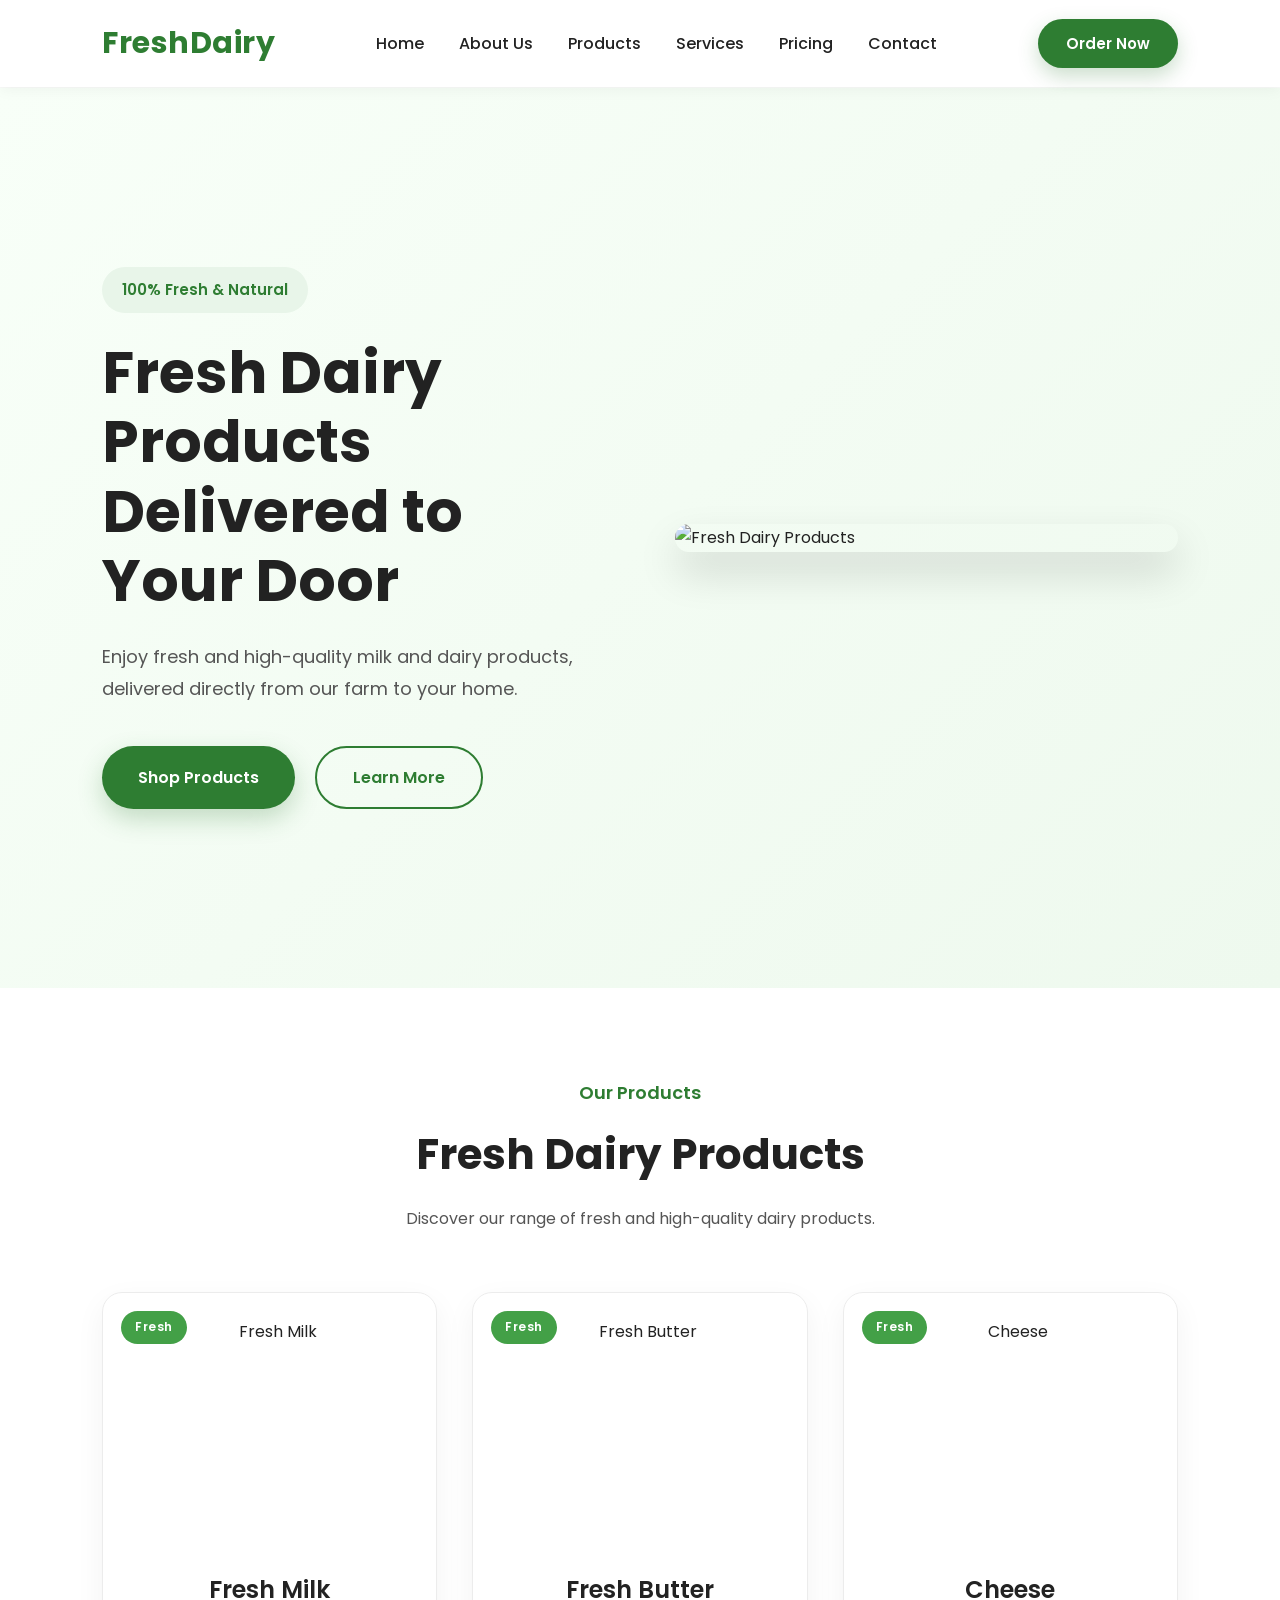
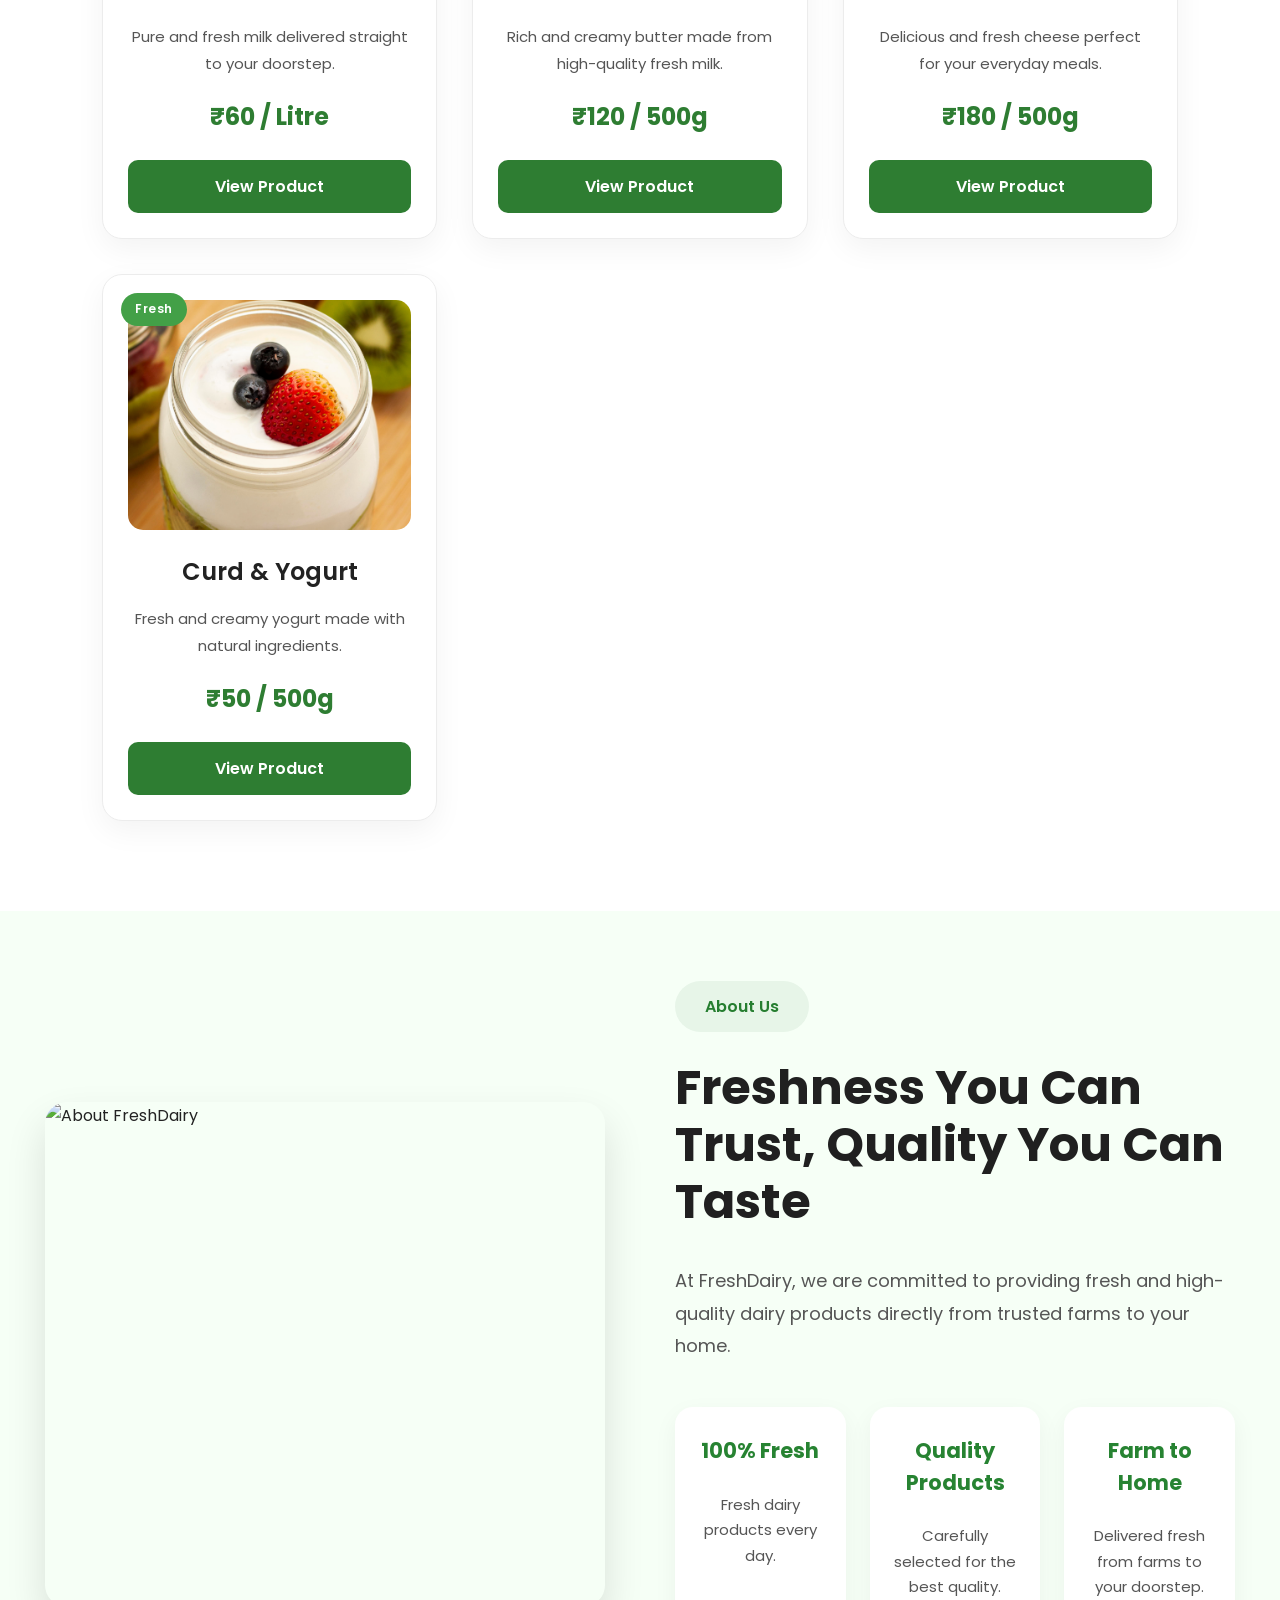
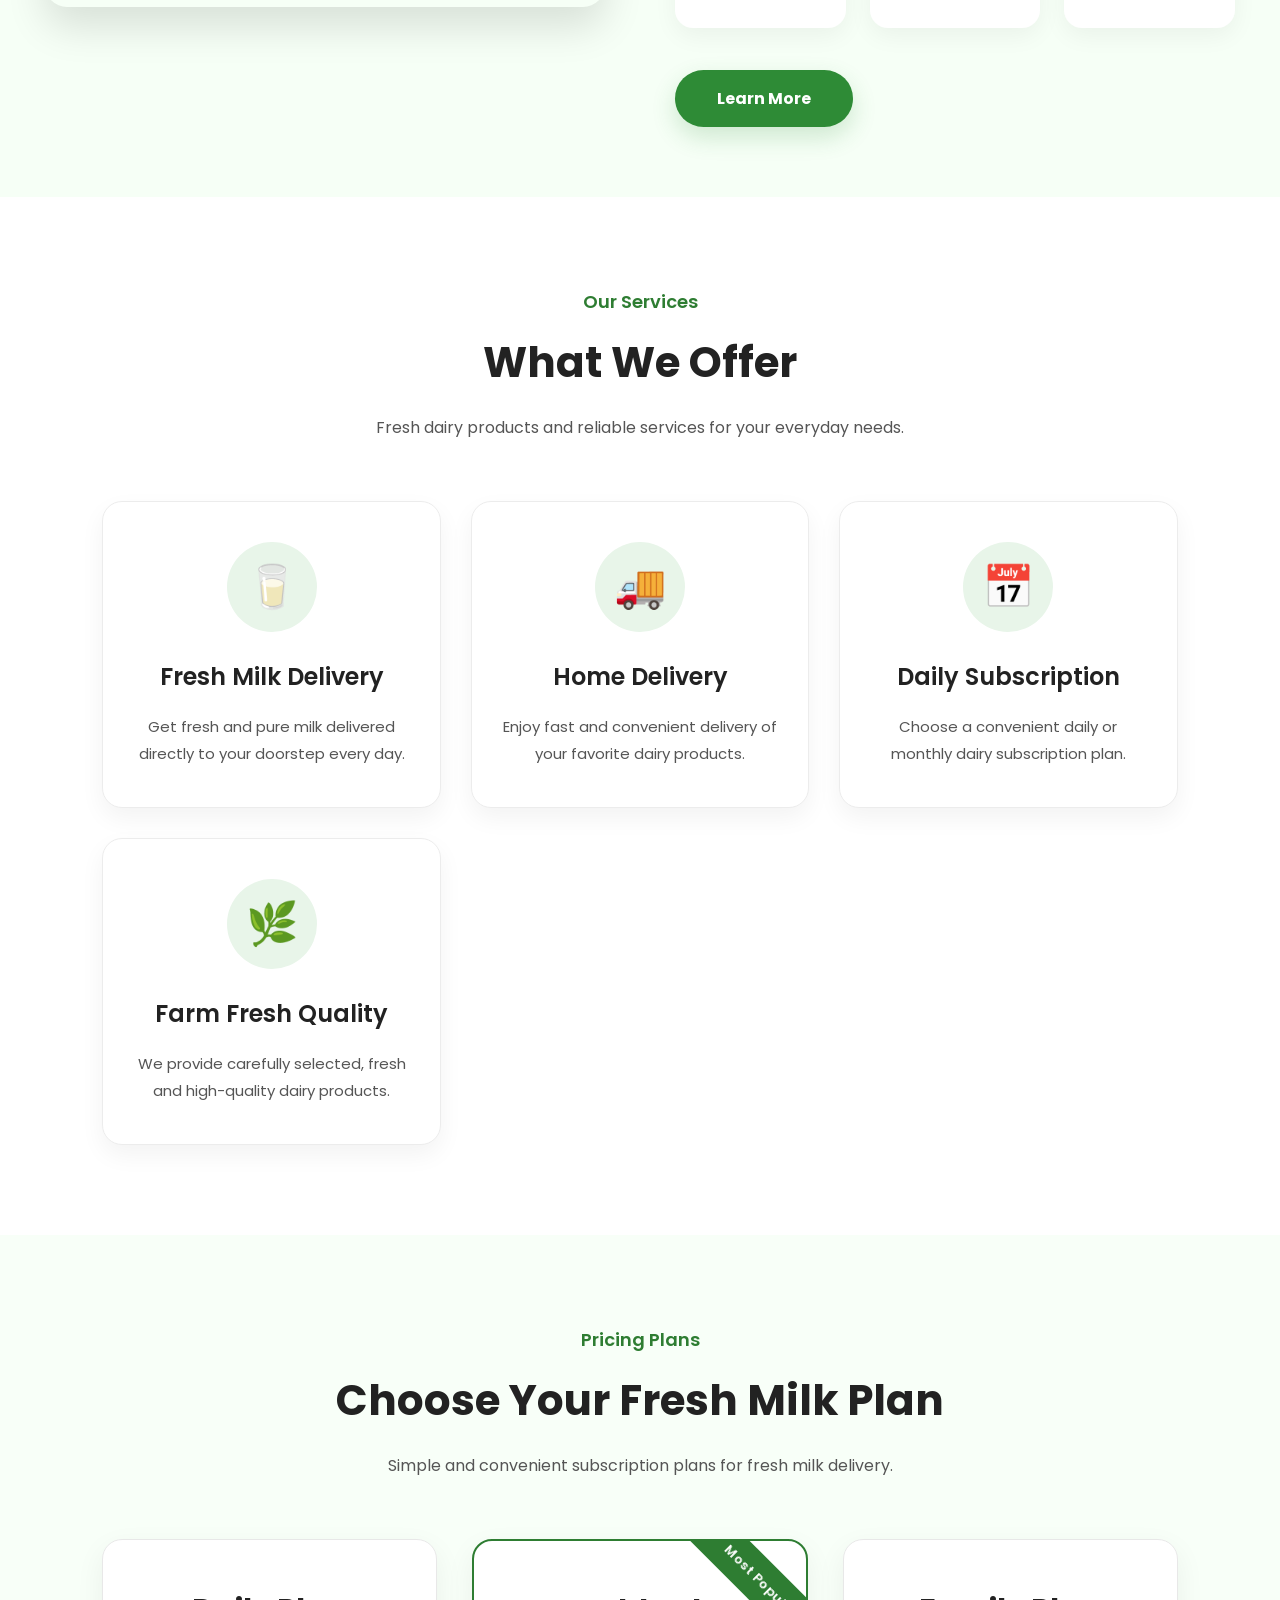
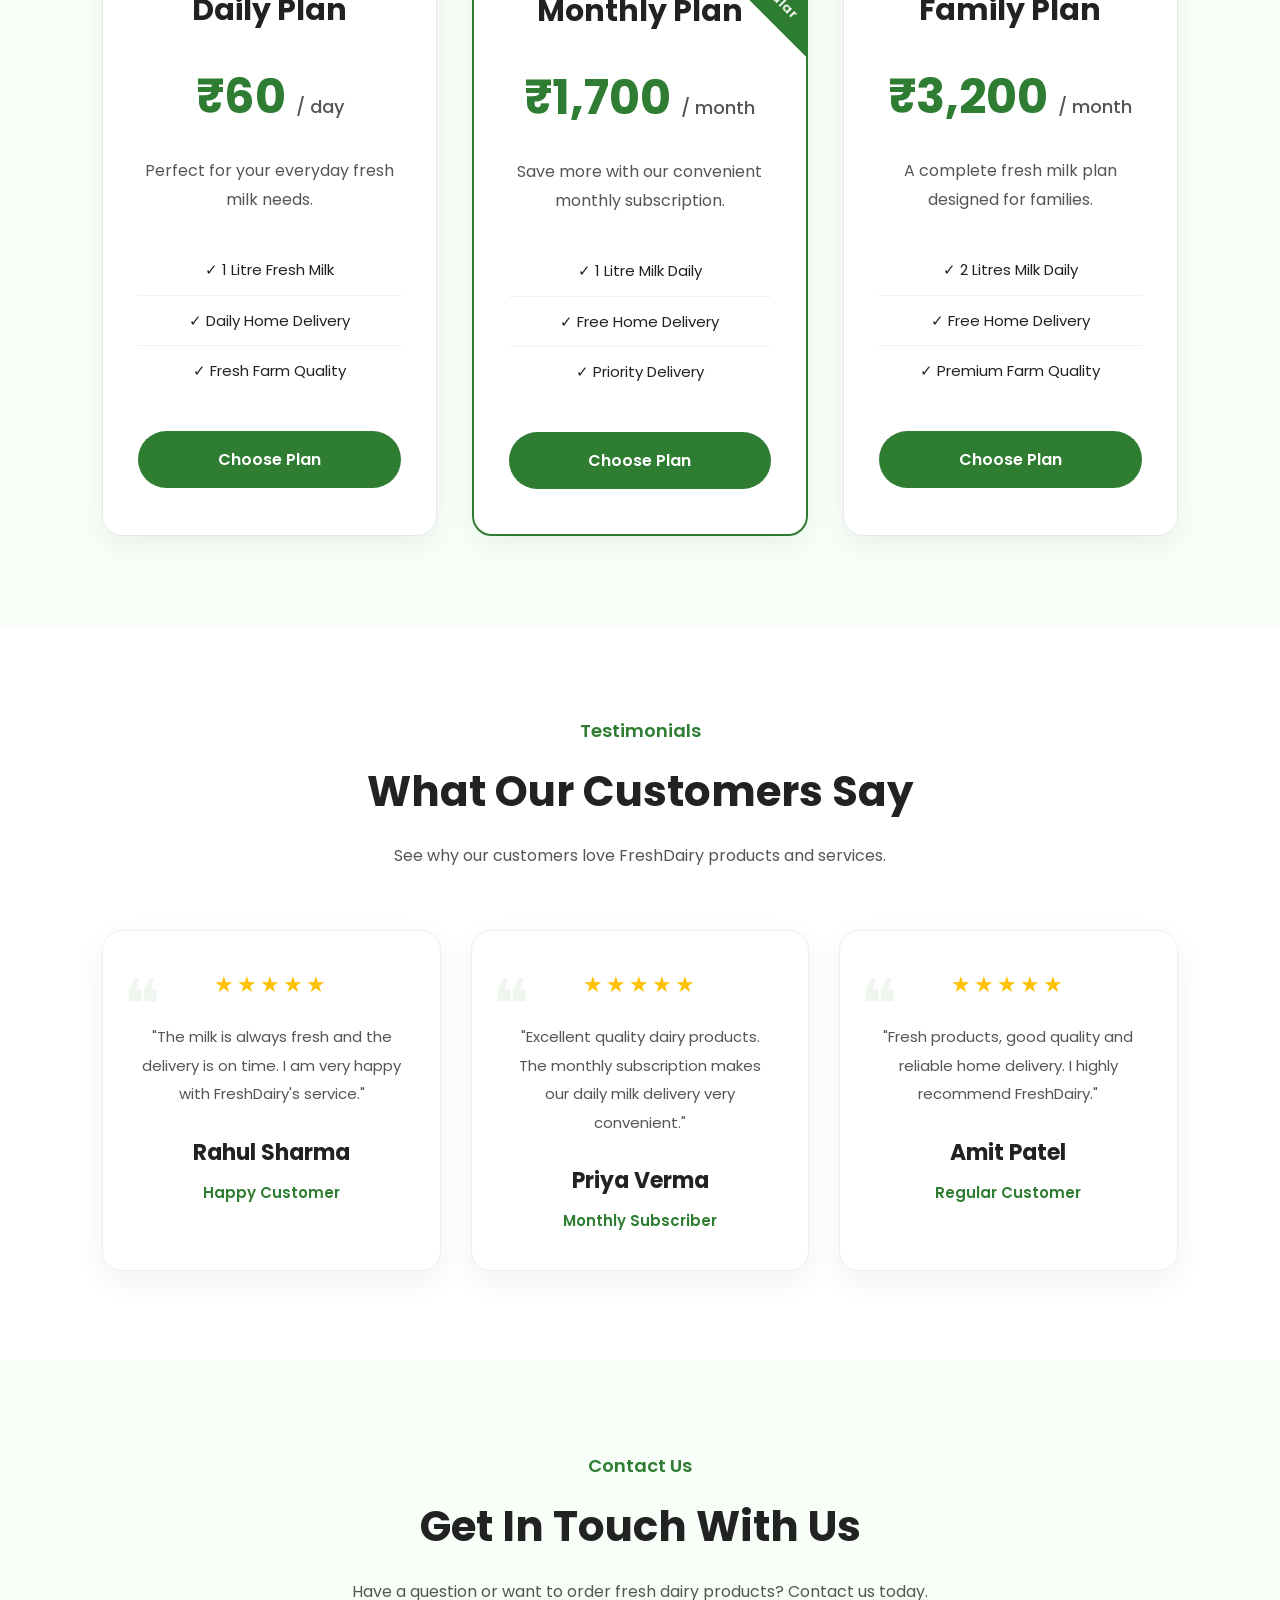
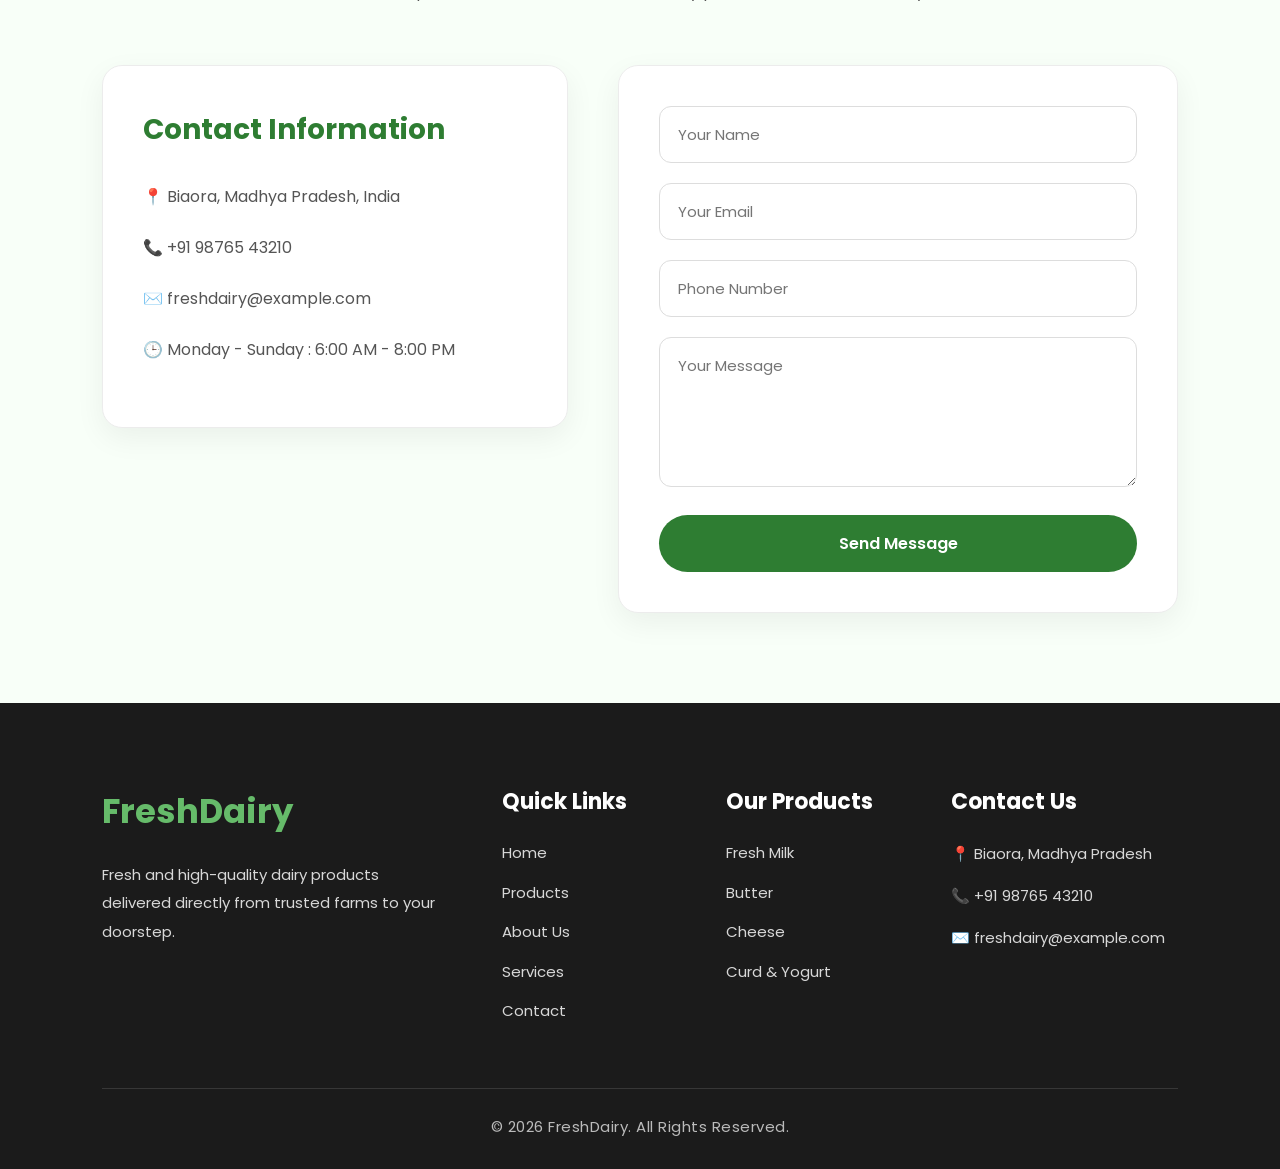
==== index.html @ 03e74e88 "First commit" ====
<!DOCTYPE html>
<html lang="en">
<head>
    <meta charset="UTF-8">
    <meta name="viewport" content="width=device-width, initial-scale=1.0">
    <title>FreshDairy - Fresh Dairy Products</title>

    <!-- CSS -->
    <link rel="stylesheet" href="style.css">

    <!-- Google Fonts -->
    <link rel="preconnect" href="https://fonts.googleapis.com">
    <link rel="preconnect" href="https://fonts.gstatic.com" crossorigin>
    <link href="https://fonts.googleapis.com/css2?family=Poppins:wght@300;400;500;600;700;800&display=swap" rel="stylesheet">
</head>

<body>

<header>
    <nav class="navbar">

        <div class="logo">
            FreshDairy
        </div>

        <button class="menu-toggle" id="menuToggle">
            ☰
        </button>

        <ul class="nav-links" id="navLinks">
            <li><a href="#home">Home</a></li>
            <li><a href="#about">About Us</a></li>
            <li><a href="#products">Products</a></li>
            <li><a href="#services">Services</a></li>
            <li><a href="#pricing">Pricing</a></li>
            <li><a href="#contact">Contact</a></li>
            <li class="mobile-order-item">
    <button id="mobileOrderBtn">Order Now</button>
</li>
        </ul>

        <button class="nav-order-btn" id="navOrderBtn">
            Order Now
        </button>

    </nav>
</header>

<!-- ================= HERO SECTION ================= -->

<section class="hero" id="home">

    <div class="hero-content">

        <p class="hero-tag">
            100% Fresh & Natural
        </p>

        <h1>
            Fresh Dairy Products
            <br>
            Delivered to Your Door
        </h1>

        <p class="hero-text">
            Enjoy fresh and high-quality milk and dairy products,
            delivered directly from our farm to your home.
        </p>

        <div class="hero-buttons">

            <a href="#products" class="shop-btn">
                Shop Products
            </a>

            <a href="#about" class="learn-btn">
                Learn More
            </a>

        </div>

    </div>

    <div class="hero-image">

        <img
            src="images/dairy-hero.jpg"
            alt="Fresh Dairy Products">

    </div>

</section>
<!-- ================= PRODUCTS SECTION ================= -->

<section class="products" id="products">

    <div class="section-heading">

        <p>Our Products</p>

        <h2>Fresh Dairy Products</h2>

        <span>
            Discover our range of fresh and high-quality dairy products.
        </span>

    </div>

    <div class="product-container">

        <!-- Product 1 -->

        <div class="product-card">

            <img src="images/milk.jpg" alt="Fresh Milk">

            <h3>Fresh Milk</h3>

            <p>
                Pure and fresh milk delivered straight to your doorstep.
            </p>

            <p class="price">
                ₹60 / Litre
            </p>

            <button class="view-product-btn">
                View Product
            </button>

        </div>

        <!-- Product 2 -->

        <div class="product-card">

            <img src="images/butter.jpg" alt="Fresh Butter">

            <h3>Fresh Butter</h3>

            <p>
                Rich and creamy butter made from high-quality fresh milk.
            </p>

            <p class="price">
                ₹120 / 500g
            </p>

            <button class="view-product-btn">
                View Product
            </button>

        </div>

        <!-- Product 3 -->

        <div class="product-card">

            <img src="images/cheese.jpg" alt="Cheese">

            <h3>Cheese</h3>

            <p>
                Delicious and fresh cheese perfect for your everyday meals.
            </p>

            <p class="price">
                ₹180 / 500g
            </p>

            <button class="view-product-btn">
                View Product
            </button>

        </div>

        <!-- Product 4 -->

        <div class="product-card">

            <img src="images/yogurt.jpg" alt="Curd & Yogurt">

            <h3>Curd & Yogurt</h3>

            <p>
                Fresh and creamy yogurt made with natural ingredients.
            </p>

            <p class="price">
                ₹50 / 500g
            </p>

            <button class="view-product-btn">
                View Product
            </button>

        </div>

    </div>

</section>
<!-- ================= ABOUT SECTION ================= -->

<section class="about" id="about">

    <div class="about-image">

        <img
            src="images/about-dairy.jpg"
            alt="About FreshDairy">

    </div>

    <div class="about-content">

        <p class="about-tag">
            About Us
        </p>

        <h2>
            Freshness You Can Trust,
            Quality You Can Taste
        </h2>

        <p class="about-text">
            At FreshDairy, we are committed to providing fresh and
            high-quality dairy products directly from trusted farms
            to your home.
        </p>

        <div class="about-feature-cards">

            <div class="feature">

                <h3>100% Fresh</h3>

                <p>
                    Fresh dairy products every day.
                </p>

            </div>

            <div class="feature">

                <h3>Quality Products</h3>

                <p>
                    Carefully selected for the best quality.
                </p>

            </div>

            <div class="feature">

                <h3>Farm to Home</h3>

                <p>
                    Delivered fresh from farms
                    to your doorstep.
                </p>

            </div>

        </div>

        <button class="learn-more-btn">
            Learn More
        </button>

    </div>

</section>
<!-- ================= SERVICES SECTION ================= -->

<section class="services" id="services">

    <div class="section-heading">

        <p>Our Services</p>

        <h2>What We Offer</h2>

        <span>
            Fresh dairy products and reliable services
            for your everyday needs.
        </span>

    </div>

    <div class="service-container">

        <!-- Service 1 -->

        <div class="service-card">

            <div class="service-icon">
                🥛
            </div>

            <h3>
                Fresh Milk Delivery
            </h3>

            <p>
                Get fresh and pure milk delivered directly
                to your doorstep every day.
            </p>

        </div>

        <!-- Service 2 -->

        <div class="service-card">

            <div class="service-icon">
                🚚
            </div>

            <h3>
                Home Delivery
            </h3>

            <p>
                Enjoy fast and convenient delivery
                of your favorite dairy products.
            </p>

        </div>

        <!-- Service 3 -->

        <div class="service-card">

            <div class="service-icon">
                📅
            </div>

            <h3>
                Daily Subscription
            </h3>

            <p>
                Choose a convenient daily or monthly
                dairy subscription plan.
            </p>

        </div>

        <!-- Service 4 -->

        <div class="service-card">

            <div class="service-icon">
                🌿
            </div>

            <h3>
                Farm Fresh Quality
            </h3>

            <p>
                We provide carefully selected,
                fresh and high-quality dairy products.
            </p>

        </div>

    </div>

</section>
<!-- ================= PRICING SECTION ================= -->

<section class="pricing" id="pricing">

    <div class="section-heading">

        <p>Pricing Plans</p>

        <h2>Choose Your Fresh Milk Plan</h2>

        <span>
            Simple and convenient subscription plans
            for fresh milk delivery.
        </span>

    </div>

    <div class="pricing-container">

        <!-- Daily Plan -->

        <div class="pricing-card">

            <h3>Daily Plan</h3>

            <div class="price">
                ₹60 <span>/ day</span>
            </div>

            <p>
                Perfect for your everyday fresh milk needs.
            </p>

            <ul>

                <li>✓ 1 Litre Fresh Milk</li>

                <li>✓ Daily Home Delivery</li>

                <li>✓ Fresh Farm Quality</li>

            </ul>

            <button class="choose-plan-btn">
                Choose Plan
            </button>

        </div>

        <!-- Monthly Plan -->

        <div class="pricing-card popular">

            <div class="popular-tag">
                Most Popular
            </div>

            <h3>Monthly Plan</h3>

            <div class="price">
                ₹1,700 <span>/ month</span>
            </div>

            <p>
                Save more with our convenient monthly subscription.
            </p>

            <ul>

                <li>✓ 1 Litre Milk Daily</li>

                <li>✓ Free Home Delivery</li>

                <li>✓ Priority Delivery</li>

            </ul>

            <button class="choose-plan-btn">
                Choose Plan
            </button>

        </div>

        <!-- Family Plan -->

        <div class="pricing-card">

            <h3>Family Plan</h3>

            <div class="price">
                ₹3,200 <span>/ month</span>
            </div>

            <p>
                A complete fresh milk plan designed for families.
            </p>

            <ul>

                <li>✓ 2 Litres Milk Daily</li>

                <li>✓ Free Home Delivery</li>

                <li>✓ Premium Farm Quality</li>

            </ul>

            <button class="choose-plan-btn">
                Choose Plan
            </button>

        </div>

    </div>

</section>
<!-- ================= TESTIMONIALS SECTION ================= -->

<section class="testimonials">

    <div class="section-heading">

        <p>Testimonials</p>

        <h2>What Our Customers Say</h2>

        <span>
            See why our customers love FreshDairy
            products and services.
        </span>

    </div>

    <div class="testimonial-container">

        <!-- Testimonial 1 -->

        <div class="testimonial-card">

            <div class="stars">
                ★★★★★
            </div>

            <p>
                "The milk is always fresh and the delivery
                is on time. I am very happy with FreshDairy's
                service."
            </p>

            <h3>
                Rahul Sharma
            </h3>

            <span>
                Happy Customer
            </span>

        </div>

        <!-- Testimonial 2 -->

        <div class="testimonial-card">

            <div class="stars">
                ★★★★★
            </div>

            <p>
                "Excellent quality dairy products.
                The monthly subscription makes our
                daily milk delivery very convenient."
            </p>

            <h3>
                Priya Verma
            </h3>

            <span>
                Monthly Subscriber
            </span>

        </div>

        <!-- Testimonial 3 -->

        <div class="testimonial-card">

            <div class="stars">
                ★★★★★
            </div>

            <p>
                "Fresh products, good quality and
                reliable home delivery.
                I highly recommend FreshDairy."
            </p>

            <h3>
                Amit Patel
            </h3>

            <span>
                Regular Customer
            </span>

        </div>

    </div>

</section>
<!-- ================= CONTACT SECTION ================= -->

<section class="contact" id="contact">

    <div class="section-heading">

        <p>Contact Us</p>

        <h2>Get In Touch With Us</h2>

        <span>
            Have a question or want to order fresh dairy
            products? Contact us today.
        </span>

    </div>

    <div class="contact-container">

        <!-- Contact Information -->

        <div class="contact-info">

            <h3>Contact Information</h3>

            <p>
                📍 Biaora, Madhya Pradesh, India
            </p>

            <p>
                📞 +91 98765 43210
            </p>

            <p>
                ✉️ freshdairy@example.com
            </p>

            <p>
                🕒 Monday - Sunday : 6:00 AM - 8:00 PM
            </p>

        </div>

        <!-- Contact Form -->

        <form class="contact-form" id="contactForm">

            <input
                type="text"
                placeholder="Your Name"
                required>

            <input
                type="email"
                placeholder="Your Email"
                required>

            <input
                type="tel"
                placeholder="Phone Number">

            <textarea
                rows="5"
                placeholder="Your Message"
                required></textarea>

            <button type="submit">
                Send Message
            </button>

        </form>

    </div>

</section>
<!-- ================= FOOTER SECTION ================= -->

<footer class="footer">

    <div class="footer-container">

        <!-- About -->

        <div class="footer-about">

            <h2>FreshDairy</h2>

            <p>
                Fresh and high-quality dairy products delivered
                directly from trusted farms to your doorstep.
            </p>

        </div>

        <!-- Quick Links -->

        <div class="footer-links">

            <h3>Quick Links</h3>

            <a href="#home">Home</a>

            <a href="#products">Products</a>

            <a href="#about">About Us</a>

            <a href="#services">Services</a>

            <a href="#contact">Contact</a>

        </div>

        <!-- Products -->

        <div class="footer-links">

            <h3>Our Products</h3>

            <a href="#products">Fresh Milk</a>

            <a href="#products">Butter</a>

            <a href="#products">Cheese</a>

            <a href="#products">Curd & Yogurt</a>

        </div>

        <!-- Contact -->

        <div class="footer-contact">

            <h3>Contact Us</h3>

            <p>📍 Biaora, Madhya Pradesh</p>

            <p>📞 +91 98765 43210</p>

            <p>✉️ freshdairy@example.com</p>

        </div>

    </div>

    <div class="footer-bottom">

        <p>
            © 2026 FreshDairy. All Rights Reserved.
        </p>

    </div>

</footer>

<!-- ================= ABOUT US POPUP ================= -->

<div class="about-modal" id="aboutModal">

    <div class="about-modal-content">

        <span class="close-about-modal" id="closeAboutModal">
            &times;
        </span>

        <h2>About Our Dairy</h2>

        <p>
            We are committed to providing fresh, pure and high-quality dairy products
            directly from trusted farms to your doorstep.
        </p>

        <p>
            Our dairy products are carefully prepared and handled to maintain
            freshness, quality and great taste.
        </p>

        <div class="about-features">
            <div>✓ Fresh &amp; Pure Dairy Products</div>
            <div>✓ Quality Checked Products</div>
            <div>✓ Trusted Local Farmers</div>
            <div>✓ Fast &amp; Reliable Delivery</div>
        </div>

        <button class="about-contact-btn">
            Contact Us
        </button>

    </div>

</div>

<!-- ================= PRODUCT DETAILS POPUP ================= -->

<div class="product-modal" id="productModal">

    <div class="product-modal-content">

        <!-- Close Button -->

        <span
            class="close-modal"
            id="closeModal">
            &times;
        </span>

        <!-- Product Image -->

        <img
            id="modalImage"
            src=""
            alt="Product Image">

        <!-- Product Details -->

        <div class="modal-details">

            <h2 id="modalTitle">
                Product Name
            </h2>

            <h3 id="modalPrice">
                ₹0
            </h3>

            <p id="modalDescription">
                Product description will appear here.
            </p>

            <button
                id="popupOrderBtn"
                class="modal-order-btn">

                Order Now

            </button>

        </div>

    </div>

</div>
<script src="script.js"></script>

</body>
</html>
---- style.css ----
/* ======================================================
   GOOGLE FONT
====================================================== */

@import url('https://fonts.googleapis.com/css2?family=Poppins:wght@300;400;500;600;700;800&display=swap');

/* ======================================================
   RESET
====================================================== */

*{
    margin:0;
    padding:0;
    box-sizing:border-box;
}

/* ======================================================
   ROOT VARIABLES
====================================================== */

:root{

    --primary:#2E7D32;
    --primary-dark:#1B5E20;
    --secondary:#66BB6A;

    --white:#ffffff;
    --black:#222222;

    --text:#555555;

    --bg:#f8faf8;

    --border:#e7e7e7;

    --shadow:0 10px 30px rgba(0,0,0,.08);

    --radius:12px;

    --transition:.35s ease;

}

/* ======================================================
   BODY
====================================================== */

html{

    scroll-behavior:smooth;

}

body{

    font-family:'Poppins',sans-serif;

    background:var(--bg);

    color:var(--black);

    line-height:1.7;

    overflow-x:hidden;

}

/* ======================================================
   COMMON
====================================================== */

img{

    max-width:100%;

    display:block;

}

a{

    text-decoration:none;

    color:inherit;

}

button{

    font-family:'Poppins',sans-serif;

    cursor:pointer;

    border:none;

    transition:var(--transition);

}

section{

    padding:90px 8%;

}

.section-heading{

    text-align:center;

    margin-bottom:60px;

}

.section-heading p{

    color:var(--primary);

    font-size:18px;

    font-weight:600;

    margin-bottom:10px;

}

.section-heading h2{

    font-size:42px;

    color:var(--black);

    margin-bottom:15px;

}

.section-heading span{

    color:var(--text);

    max-width:650px;

    display:inline-block;

    font-size:16px;

}

/* ======================================================
   CONTAINER
====================================================== */

.container{

    width:100%;

    max-width:1280px;

    margin:auto;

}

/* ======================================================
   NAVBAR
====================================================== */

header{

    width:100%;

    position:fixed;

    top:0;
    left:0;

    background:rgba(255,255,255,.95);

    backdrop-filter:blur(12px);

    box-shadow:0 2px 15px rgba(0,0,0,.05);

    z-index:999;

}

.navbar{

    max-width:1280px;

    margin:auto;

    padding:18px 8%;

    display:flex;

    justify-content:space-between;

    align-items:center;

}

.logo{

    font-size:30px;

    font-weight:700;

    color:var(--primary);

    letter-spacing:.5px;

    user-select:none;

}

.nav-links{

    display:flex;

    align-items:center;

    gap:35px;

    list-style:none;

}

.nav-links li{

    list-style:none;

}

.nav-links a{

    color:var(--black);

    font-size:16px;

    font-weight:500;

    position:relative;

    transition:var(--transition);

}

.nav-links a::after{

    content:"";

    position:absolute;

    left:0;

    bottom:-6px;

    width:0;

    height:2px;

    background:var(--primary);

    transition:.3s;

}

.nav-links a:hover{

    color:var(--primary);

}

.nav-links a:hover::after{

    width:100%;

}

/* ======================================================
   ORDER BUTTON
====================================================== */

.nav-order-btn{

    background:var(--primary);

    color:#fff;

    padding:13px 28px;

    border-radius:50px;

    font-size:15px;

    font-weight:600;

    transition:.3s;

    box-shadow:0 8px 20px rgba(46,125,50,.25);

}

.nav-order-btn:hover{

    background:var(--primary-dark);

    transform:translateY(-2px);

}

/* ======================================================
   MOBILE MENU BUTTON
====================================================== */

.menu-toggle{

    display:none;

    font-size:30px;

    background:none;

    color:var(--black);

    cursor:pointer;

}

/* ======================================================
   NAVBAR SPACING
====================================================== */

body{

    padding-top:88px;

}

/* ======================================================
   HERO SECTION
====================================================== */

.hero{

    min-height:100vh;

    display:flex;

    align-items:center;

    justify-content:space-between;

    gap:70px;

    background:linear-gradient(135deg,#f8fff8,#eef9ee);

}

.hero-content{

    flex:1;

}

.hero-tag{

    display:inline-block;

    padding:10px 20px;

    background:#E8F5E9;

    color:var(--primary);

    border-radius:50px;

    font-size:15px;

    font-weight:600;

    margin-bottom:25px;

}

.hero h1{

    font-size:58px;

    line-height:1.2;

    font-weight:700;

    color:var(--black);

    margin-bottom:25px;

}

.hero-text{

    max-width:600px;

    color:var(--text);

    font-size:18px;

    line-height:1.8;

    margin-bottom:40px;

}

.hero-buttons{

    display:flex;

    gap:20px;

    flex-wrap:wrap;

}

/* ==========================
   SHOP BUTTON
========================== */

.shop-btn{

    display:inline-flex;

    align-items:center;

    justify-content:center;

    padding:16px 36px;

    background:var(--primary);

    color:#fff;

    border-radius:50px;

    font-weight:600;

    transition:.3s;

    box-shadow:0 10px 25px rgba(46,125,50,.25);

}

.shop-btn:hover{

    background:var(--primary-dark);

    transform:translateY(-4px);

}

/* ==========================
   LEARN BUTTON
========================== */

.learn-btn{

    display:inline-flex;

    align-items:center;

    justify-content:center;

    padding:16px 36px;

    border:2px solid var(--primary);

    color:var(--primary);

    border-radius:50px;

    font-weight:600;

    transition:.3s;

}

.learn-btn:hover{

    background:var(--primary);

    color:#fff;

}

/* ==========================
   HERO IMAGE
========================== */

.hero-image{

    flex:1;

    display:flex;

    justify-content:center;

    align-items:center;

}

.hero-image img{

    width:100%;

    max-width:620px;

    border-radius:25px;

    box-shadow:0 20px 40px rgba(0,0,0,.15);

    animation:floatImage 4s ease-in-out infinite;

}

/* ==========================
   FLOAT ANIMATION
========================== */

@keyframes floatImage{

    0%{

        transform:translateY(0px);

    }

    50%{

        transform:translateY(-15px);

    }

    100%{

        transform:translateY(0px);

    }

}

/* ======================================================
   PRODUCTS SECTION
====================================================== */

.products{

    background:#ffffff;

}

.product-container{

    display:grid;

    grid-template-columns:repeat(auto-fit,minmax(270px,1fr));

    gap:35px;

}

/* ======================================================
   PRODUCT CARD
====================================================== */

.product-card{

    background:#fff;

    border-radius:20px;

    overflow:hidden;

    text-align:center;

    padding:25px;

    border:1px solid #ececec;

    box-shadow:0 10px 30px rgba(0,0,0,.05);

    transition:.35s ease;

    position:relative;

}

.product-card:hover{

    transform:translateY(-12px);

    box-shadow:0 18px 45px rgba(0,0,0,.12);

}

/* ======================================================
   PRODUCT IMAGE
====================================================== */

.product-card img{

    width:100%;

    height:230px;

    object-fit:cover;

    border-radius:15px;

    transition:.4s;

}

.product-card:hover img{

    transform:scale(1.08);

}

/* ======================================================
   PRODUCT TITLE
====================================================== */

.product-card h3{

    margin-top:22px;

    margin-bottom:12px;

    font-size:24px;

    color:var(--black);

    font-weight:600;

}

/* ======================================================
   PRODUCT DESCRIPTION
====================================================== */

.product-card p{

    color:var(--text);

    font-size:15px;

    line-height:1.8;

}

/* ======================================================
   PRODUCT PRICE
====================================================== */

.product-card .price{

    margin-top:18px;

    margin-bottom:22px;

    font-size:24px;

    font-weight:700;

    color:var(--primary);

}

/* ======================================================
   VIEW PRODUCT BUTTON
====================================================== */

.view-product-btn{

    width:100%;

    padding:14px;

    background:var(--primary);

    color:#fff;

    border-radius:10px;

    font-size:16px;

    font-weight:600;

    transition:.3s;

}

.view-product-btn:hover{

    background:var(--primary-dark);

    transform:translateY(-2px);

}

/* ======================================================
   PRODUCT BADGE (Optional)
====================================================== */

.product-card::before{

    content:"Fresh";

    position:absolute;

    top:18px;

    left:18px;

    background:#43A047;

    color:#fff;

    padding:6px 14px;

    border-radius:30px;

    font-size:12px;

    font-weight:600;

    letter-spacing:.5px;

}

/* ======================================================
   PRODUCT ANIMATION
====================================================== */

.product-card{

    animation:fadeUp .8s ease both;

}

@keyframes fadeUp{

    from{

        opacity:0;

        transform:translateY(40px);

    }

    to{

        opacity:1;

        transform:translateY(0);

    }

}

/* ======================================================
   ABOUT SECTION
====================================================== */

.about{

    display:flex;

    align-items:center;

    justify-content:space-between;

    gap:70px;

    background:#F8FFF8;

}

/* ======================================================
   ABOUT IMAGE
====================================================== */

.about-image{

    flex:1;

}

.about-image img{

    width:100%;

    border-radius:20px;

    box-shadow:0 20px 40px rgba(0,0,0,.12);

    transition:.4s;

}

.about-image img:hover{

    transform:scale(1.03);

}

/* ======================================================
   ABOUT CONTENT
====================================================== */

.about-content{

    flex:1;

}

.about-tag{

    display:inline-block;

    background:#E8F5E9;

    color:var(--primary);

    padding:10px 22px;

    border-radius:50px;

    font-size:15px;

    font-weight:600;

    margin-bottom:20px;

}

.about-content h2{

    font-size:42px;

    line-height:1.3;

    margin-bottom:25px;

    color:var(--black);

}

.about-text{

    font-size:17px;

    line-height:1.9;

    color:var(--text);

    margin-bottom:35px;

}

/* ======================================================
   FEATURES
====================================================== */

.about-features{

    display:grid;

    grid-template-columns:repeat(3,1fr);

    gap:20px;

    margin-bottom:35px;

}

.feature{

    background:#fff;

    padding:25px;

    border-radius:15px;

    text-align:center;

    box-shadow:0 10px 25px rgba(0,0,0,.05);

    transition:.35s;

}

.feature:hover{

    transform:translateY(-8px);

    box-shadow:0 15px 35px rgba(0,0,0,.12);

}

.feature h3{

    color:var(--primary);

    margin-bottom:12px;

    font-size:22px;

}

.feature p{

    color:var(--text);

    font-size:15px;

    line-height:1.7;

}

/* ======================================================
   LEARN MORE BUTTON
====================================================== */

.learn-more-btn{

    background:var(--primary);

    color:#fff;

    padding:15px 35px;

    border-radius:50px;

    font-size:16px;

    font-weight:600;

    transition:.3s;

    box-shadow:0 12px 25px rgba(46,125,50,.25);

}

.learn-more-btn:hover{

    background:var(--primary-dark);

    transform:translateY(-3px);

}

/* ======================================================
   ABOUT ANIMATION
====================================================== */

.about-content{

    animation:fadeRight .9s ease;

}

.about-image{

    animation:fadeLeft .9s ease;

}

@keyframes fadeLeft{

    from{

        opacity:0;

        transform:translateX(-50px);

    }

    to{

        opacity:1;

        transform:translateX(0);

    }

}

@keyframes fadeRight{

    from{

        opacity:0;

        transform:translateX(50px);

    }

    to{

        opacity:1;

        transform:translateX(0);

    }

}

/* ======================================================
   SERVICES SECTION
====================================================== */

.services{

    background:#ffffff;

}

/* ======================================================
   SERVICES GRID
====================================================== */

.service-container{

    display:grid;

    grid-template-columns:repeat(auto-fit,minmax(260px,1fr));

    gap:30px;

}

/* ======================================================
   SERVICE CARD
====================================================== */

.service-card{

    background:#ffffff;

    padding:40px 30px;

    border-radius:20px;

    text-align:center;

    border:1px solid #ececec;

    box-shadow:0 10px 25px rgba(0,0,0,.05);

    transition:.35s ease;

    position:relative;

    overflow:hidden;

}

.service-card:hover{

    transform:translateY(-12px);

    box-shadow:0 20px 45px rgba(0,0,0,.12);

}

/* ======================================================
   TOP BORDER EFFECT
====================================================== */

.service-card::before{

    content:"";

    position:absolute;

    top:0;

    left:0;

    width:100%;

    height:5px;

    background:var(--primary);

    transform:scaleX(0);

    transition:.35s;

}

.service-card:hover::before{

    transform:scaleX(1);

}

/* ======================================================
   SERVICE ICON
====================================================== */

.service-icon{

    width:90px;

    height:90px;

    margin:auto;

    margin-bottom:25px;

    display:flex;

    align-items:center;

    justify-content:center;

    font-size:42px;

    border-radius:50%;

    background:#E8F5E9;

    transition:.35s;

}

.service-card:hover .service-icon{

    background:var(--primary);

    color:#ffffff;

    transform:rotate(10deg) scale(1.08);

}

/* ======================================================
   SERVICE TITLE
====================================================== */

.service-card h3{

    font-size:24px;

    color:var(--black);

    margin-bottom:15px;

    font-weight:600;

}

/* ======================================================
   SERVICE DESCRIPTION
====================================================== */

.service-card p{

    color:var(--text);

    font-size:15px;

    line-height:1.8;

}

/* ======================================================
   SERVICE ANIMATION
====================================================== */

.service-card{

    animation:serviceFade .8s ease both;

}

@keyframes serviceFade{

    from{

        opacity:0;

        transform:translateY(35px);

    }

    to{

        opacity:1;

        transform:translateY(0);

    }

}

/* ======================================================
   PRICING SECTION
====================================================== */

.pricing{

    background:#F8FFF8;

}

/* ======================================================
   PRICING GRID
====================================================== */

.pricing-container{

    display:grid;

    grid-template-columns:repeat(auto-fit,minmax(300px,1fr));

    gap:35px;

    align-items:stretch;

}

/* ======================================================
   PRICING CARD
====================================================== */

.pricing-card{

    background:#ffffff;

    border-radius:20px;

    padding:45px 35px;

    text-align:center;

    border:1px solid #e8e8e8;

    box-shadow:0 10px 30px rgba(0,0,0,.06);

    transition:.35s ease;

    position:relative;

    overflow:hidden;

}

.pricing-card:hover{

    transform:translateY(-12px);

    box-shadow:0 20px 45px rgba(0,0,0,.12);

}

/* ======================================================
   POPULAR CARD
====================================================== */

.pricing-card.popular{

    border:2px solid var(--primary);

    transform:scale(1.04);

}

.pricing-card.popular:hover{

    transform:scale(1.06);

}

/* ======================================================
   POPULAR TAG
====================================================== */

.popular-tag{

    position:absolute;

    top:20px;

    right:-40px;

    background:var(--primary);

    color:#fff;

    width:170px;

    padding:10px 0;

    text-align:center;

    font-size:13px;

    font-weight:600;

    transform:rotate(45deg);

    letter-spacing:.5px;

}

/* ======================================================
   PLAN TITLE
====================================================== */

.pricing-card h3{

    font-size:30px;

    margin-bottom:20px;

    color:var(--black);

}

/* ======================================================
   PRICE
====================================================== */

.pricing-card .price{

    font-size:48px;

    font-weight:700;

    color:var(--primary);

    margin-bottom:20px;

}

.pricing-card .price span{

    font-size:18px;

    color:var(--text);

    font-weight:500;

}

/* ======================================================
   DESCRIPTION
====================================================== */

.pricing-card p{

    color:var(--text);

    margin-bottom:30px;

    line-height:1.8;

}

/* ======================================================
   FEATURES
====================================================== */

.pricing-card ul{

    list-style:none;

    margin-bottom:35px;

}

.pricing-card ul li{

    padding:12px 0;

    color:var(--black);

    border-bottom:1px solid #f1f1f1;

    font-size:15px;

}

.pricing-card ul li:last-child{

    border:none;

}

/* ======================================================
   BUTTON
====================================================== */

.choose-plan-btn{

    width:100%;

    padding:16px;

    background:var(--primary);

    color:#fff;

    border-radius:50px;

    font-size:16px;

    font-weight:600;

    transition:.35s;

}

.choose-plan-btn:hover{

    background:var(--primary-dark);

    transform:translateY(-3px);

}

/* ======================================================
   PRICING ANIMATION
====================================================== */

.pricing-card{

    animation:pricingFade .8s ease both;

}

@keyframes pricingFade{

    from{

        opacity:0;

        transform:translateY(40px);

    }

    to{

        opacity:1;

        transform:translateY(0);

    }

}

/* ======================================================
   TESTIMONIALS SECTION
====================================================== */

.testimonials{

    background:#ffffff;

}

/* ======================================================
   TESTIMONIAL GRID
====================================================== */

.testimonial-container{

    display:grid;

    grid-template-columns:repeat(auto-fit,minmax(320px,1fr));

    gap:30px;

}

/* ======================================================
   TESTIMONIAL CARD
====================================================== */

.testimonial-card{

    background:#ffffff;

    padding:35px;

    border-radius:20px;

    text-align:center;

    border:1px solid #eeeeee;

    box-shadow:0 10px 30px rgba(0,0,0,.06);

    transition:.35s ease;

    position:relative;

    overflow:hidden;

}

.testimonial-card:hover{

    transform:translateY(-12px);

    box-shadow:0 20px 45px rgba(0,0,0,.12);

}

/* ======================================================
   QUOTE ICON
====================================================== */

.testimonial-card::before{

    content:"❝";

    position:absolute;

    top:15px;

    left:20px;

    font-size:70px;

    color:rgba(46,125,50,.08);

    font-family:serif;

}

/* ======================================================
   STARS
====================================================== */

.stars{

    color:#FFC107;

    font-size:22px;

    letter-spacing:3px;

    margin-bottom:20px;

}

/* ======================================================
   REVIEW TEXT
====================================================== */

.testimonial-card p{

    color:var(--text);

    line-height:1.9;

    font-size:15px;

    margin-bottom:25px;

}

/* ======================================================
   CUSTOMER NAME
====================================================== */

.testimonial-card h3{

    color:var(--black);

    font-size:22px;

    margin-bottom:8px;

}

/* ======================================================
   CUSTOMER ROLE
====================================================== */

.testimonial-card span{

    color:var(--primary);

    font-size:15px;

    font-weight:600;

}

/* ======================================================
   IMAGE SUPPORT (Optional)
====================================================== */

.testimonial-image{

    width:80px;

    height:80px;

    border-radius:50%;

    object-fit:cover;

    margin:0 auto 20px;

    border:4px solid #E8F5E9;

}

/* ======================================================
   ANIMATION
====================================================== */

.testimonial-card{

    animation:testimonialFade .8s ease both;

}

@keyframes testimonialFade{

    from{

        opacity:0;

        transform:translateY(35px);

    }

    to{

        opacity:1;

        transform:translateY(0);

    }

}

/* ======================================================
   CONTACT SECTION
====================================================== */

.contact{

    background:#F8FFF8;

}

/* ======================================================
   CONTACT CONTAINER
====================================================== */

.contact-container{

    display:grid;

    grid-template-columns:1fr 1.2fr;

    gap:50px;

    align-items:start;

}

/* ======================================================
   CONTACT INFO
====================================================== */

.contact-info{

    background:#ffffff;

    padding:40px;

    border-radius:20px;

    box-shadow:0 10px 30px rgba(0,0,0,.06);

    border:1px solid #ececec;

}

.contact-info h3{

    font-size:28px;

    margin-bottom:30px;

    color:var(--primary);

}

.contact-info p{

    display:flex;

    align-items:center;

    gap:12px;

    font-size:16px;

    color:var(--text);

    margin-bottom:22px;

    line-height:1.8;

}

/* ======================================================
   CONTACT FORM
====================================================== */

.contact-form{

    background:#ffffff;

    padding:40px;

    border-radius:20px;

    box-shadow:0 10px 30px rgba(0,0,0,.06);

    border:1px solid #ececec;

}

/* ======================================================
   INPUTS
====================================================== */

.contact-form input,

.contact-form textarea{

    width:100%;

    padding:16px 18px;

    margin-bottom:20px;

    border:1px solid #dddddd;

    border-radius:12px;

    outline:none;

    font-size:15px;

    font-family:'Poppins',sans-serif;

    transition:.3s;

    background:#fff;

}

.contact-form textarea{

    resize:vertical;

    min-height:150px;

}

.contact-form input:focus,

.contact-form textarea:focus{

    border-color:var(--primary);

    box-shadow:0 0 0 4px rgba(46,125,50,.10);

}

/* ======================================================
   SEND BUTTON
====================================================== */

.contact-form button{

    width:100%;

    padding:16px;

    border:none;

    border-radius:50px;

    background:var(--primary);

    color:#ffffff;

    font-size:16px;

    font-weight:600;

    transition:.35s;

    cursor:pointer;

}

.contact-form button:hover{

    background:var(--primary-dark);

    transform:translateY(-3px);

}

/* ======================================================
   CONTACT ANIMATION
====================================================== */

.contact-info,

.contact-form{

    animation:contactFade .8s ease both;

}

@keyframes contactFade{

    from{

        opacity:0;

        transform:translateY(40px);

    }

    to{

        opacity:1;

        transform:translateY(0);

    }

}

/* ======================================================
   FOOTER SECTION
====================================================== */

.footer{

    background:#1B1B1B;

    color:#ffffff;

    padding:80px 8% 30px;

}

/* ======================================================
   FOOTER CONTAINER
====================================================== */

.footer-container{

    display:grid;

    grid-template-columns:2fr 1fr 1fr 1.3fr;

    gap:50px;

    margin-bottom:50px;

}

/* ======================================================
   FOOTER ABOUT
====================================================== */

.footer-about h2{

    font-size:34px;

    color:#66BB6A;

    margin-bottom:20px;

}

.footer-about p{

    color:#d8d8d8;

    line-height:1.9;

    font-size:15px;

}

/* ======================================================
   FOOTER LINKS
====================================================== */

.footer-links h3,

.footer-contact h3{

    font-size:22px;

    margin-bottom:20px;

    color:#ffffff;

}

.footer-links{

    display:flex;

    flex-direction:column;

}

.footer-links a{

    color:#d8d8d8;

    margin-bottom:14px;

    transition:.3s;

    font-size:15px;

}

.footer-links a:hover{

    color:#66BB6A;

    transform:translateX(8px);

}

/* ======================================================
   FOOTER CONTACT
====================================================== */

.footer-contact p{

    color:#d8d8d8;

    margin-bottom:15px;

    line-height:1.8;

    font-size:15px;

}

/* ======================================================
   FOOTER BOTTOM
====================================================== */

.footer-bottom{

    border-top:1px solid rgba(255,255,255,.12);

    padding-top:25px;

    text-align:center;

}

.footer-bottom p{

    color:#bbbbbb;

    font-size:15px;

    letter-spacing:.5px;

}

/* ======================================================
   FOOTER HOVER EFFECT
====================================================== */

.footer-about,

.footer-links,

.footer-contact{

    transition:.3s;

}

.footer-about:hover,

.footer-links:hover,

.footer-contact:hover{

    transform:translateY(-4px);

}

/* ======================================================
   PRODUCT MODAL
====================================================== */

.product-modal{

    position:fixed;

    top:0;
    left:0;

    width:100%;
    height:100%;

    background:rgba(0,0,0,.65);

    display:flex;

    justify-content:center;

    align-items:center;

    opacity:0;

    visibility:hidden;

    transition:.35s ease;

    z-index:9999;

    padding:20px;

}

.product-modal.active{

    opacity:1;

    visibility:visible;

}

/* ======================================================
   MODAL CONTENT
====================================================== */

.product-modal-content{

    width:100%;

    max-width:950px;

    background:#ffffff;

    border-radius:20px;

    overflow:hidden;

    display:grid;

    grid-template-columns:1fr 1fr;

    box-shadow:0 20px 60px rgba(0,0,0,.30);

    animation:modalAnimation .35s ease;

    position:relative;

}

/* ======================================================
   PRODUCT IMAGE
====================================================== */

.product-modal-content img{

    width:100%;

    height:100%;

    min-height:420px;

    object-fit:cover;

}

/* ======================================================
   DETAILS
====================================================== */

.modal-details{

    padding:45px;

    display:flex;

    flex-direction:column;

    justify-content:center;

}

.modal-details h2{

    font-size:36px;

    color:var(--black);

    margin-bottom:15px;

}

.modal-details h3{

    color:var(--primary);

    font-size:32px;

    margin-bottom:20px;

}

.modal-details p{

    color:var(--text);

    line-height:1.9;

    margin-bottom:35px;

}

/* ======================================================
   ORDER BUTTON
====================================================== */

.modal-order-btn{

    width:220px;

    padding:16px;

    background:var(--primary);

    color:#fff;

    border-radius:50px;

    font-size:16px;

    font-weight:600;

    transition:.35s;

}

.modal-order-btn:hover{

    background:var(--primary-dark);

    transform:translateY(-3px);

}

/* ======================================================
   CLOSE BUTTON
====================================================== */

.close-modal{

    position:absolute;

    top:18px;

    right:20px;

    width:45px;

    height:45px;

    background:#ffffff;

    border-radius:50%;

    display:flex;

    align-items:center;

    justify-content:center;

    font-size:28px;

    font-weight:bold;

    cursor:pointer;

    box-shadow:0 5px 15px rgba(0,0,0,.12);

    transition:.3s;

}

.close-modal:hover{

    background:#ff4d4d;

    color:#fff;

    transform:rotate(90deg);

}

/* ======================================================
   MODAL ANIMATION
====================================================== */

@keyframes modalAnimation{

    from{

        opacity:0;

        transform:scale(.8);

    }

    to{

        opacity:1;

        transform:scale(1);

    }

}

/* ======================================================
   ABOUT MODAL
====================================================== */

.about-modal{

    position:fixed;

    top:0;
    left:0;

    width:100%;
    height:100%;

    background:rgba(0,0,0,.65);

    display:flex;

    justify-content:center;

    align-items:center;

    opacity:0;

    visibility:hidden;

    transition:.35s ease;

    z-index:9999;

    padding:20px;

}

.about-modal.active{

    opacity:1;

    visibility:visible;

}

/* ======================================================
   ABOUT MODAL CONTENT
====================================================== */

.about-modal-content{

    width:100%;

    max-width:700px;

    background:#ffffff;

    border-radius:20px;

    padding:45px;

    position:relative;

    text-align:center;

    animation:aboutPopup .35s ease;

    box-shadow:0 20px 60px rgba(0,0,0,.25);

}

/* ======================================================
   CLOSE BUTTON
====================================================== */

.close-about-modal{

    position:absolute;

    top:18px;

    right:20px;

    width:45px;

    height:45px;

    display:flex;

    justify-content:center;

    align-items:center;

    border-radius:50%;

    background:#f5f5f5;

    font-size:28px;

    font-weight:bold;

    cursor:pointer;

    transition:.3s;

}

.close-about-modal:hover{

    background:#ff4d4d;

    color:#ffffff;

    transform:rotate(90deg);

}

/* ======================================================
   TITLE
====================================================== */

.about-modal-content h2{

    font-size:34px;

    color:var(--black);

    margin-bottom:25px;

}

/* ======================================================
   PARAGRAPH
====================================================== */

.about-modal-content p{

    color:var(--text);

    line-height:1.9;

    margin-bottom:18px;

    font-size:16px;

}

/* ======================================================
   FEATURE POINTS
====================================================== */

.about-modal-points{

    margin:30px 0;

    display:grid;

    gap:15px;

}

.about-modal-points p{

    background:#F5FFF5;

    color:var(--primary);

    padding:14px;

    border-radius:10px;

    font-weight:600;

    margin:0;

}

/* ======================================================
   CONTACT BUTTON
====================================================== */

.about-contact-btn{

    margin-top:15px;

    padding:15px 40px;

    background:var(--primary);

    color:#ffffff;

    border:none;

    border-radius:50px;

    font-size:16px;

    font-weight:600;

    transition:.35s;

    cursor:pointer;

}

.about-contact-btn:hover{

    background:var(--primary-dark);

    transform:translateY(-3px);

}

/* ======================================================
   POPUP ANIMATION
====================================================== */

@keyframes aboutPopup{

    from{

        opacity:0;

        transform:scale(.85);

    }

    to{

        opacity:1;

        transform:scale(1);

    }

}

/* ======================================================
   RESPONSIVE DESIGN
====================================================== */

/* ==========================
   Large Devices
========================== */

@media (max-width:1200px){

    .container{

        width:90%;

    }

}

/* ==========================
   Tablet Devices
========================== */

@media (max-width:992px){

    section{

        padding:80px 6%;

    }

    .hero{

        grid-template-columns:1fr;

        text-align:center;

        gap:50px;

    }

    .hero-image img{

        max-width:420px;

    }

    .about{

        grid-template-columns:1fr;

        text-align:center;

    }

    .about-features{

        justify-content:center;

    }

    .pricing-container,

    .product-container,

    .service-container,

    .testimonial-container{

        grid-template-columns:repeat(2,1fr);

    }

    .contact-container{

        grid-template-columns:1fr;

    }

    .footer-container{

        grid-template-columns:repeat(2,1fr);

    }

    .product-modal-content{

        grid-template-columns:1fr;

    }

    .product-modal-content img{

        min-height:300px;

    }

}

/* ==========================
   Mobile Navigation
========================== */

@media (max-width:768px){

    .menu-toggle{

        display:block;

    }

    .nav-links{

        position:absolute;

        top:100%;

        left:0;

        width:100%;

        background:#ffffff;

        flex-direction:column;

        align-items:center;

        gap:20px;

        padding:30px 0;

        box-shadow:0 10px 30px rgba(0,0,0,.08);

        display:none;

    }

    .nav-links.active{

        display:flex;

    }

    .nav-order-btn{

        display:none;

    }

    .hero h1{

        font-size:42px;

    }

    .hero-buttons{

        justify-content:center;

        flex-wrap:wrap;

    }

    .pricing-container,

    .product-container,

    .service-container,

    .testimonial-container{

        grid-template-columns:1fr;

    }

    .footer-container{

        grid-template-columns:1fr;

        text-align:center;

    }

    .footer-links{

        align-items:center;

    }

    .modal-details{

        padding:30px;

    }

    .modal-details h2{

        font-size:28px;

    }

    .about-modal-content{

        padding:35px 25px;

    }

}

/* ==========================
   Small Mobile Devices
========================== */

@media (max-width:576px){

    section{

        padding:70px 20px;

    }

    .section-heading h2{

        font-size:30px;

    }

    .hero h1{

        font-size:34px;

    }

    .hero-text{

        font-size:15px;

    }

    .shop-btn,

    .learn-btn,

    .choose-plan-btn,

    .modal-order-btn,

    .about-contact-btn{

        width:100%;

        text-align:center;

    }

    .product-card,

    .service-card,

    .pricing-card,

    .testimonial-card,

    .contact-info,

    .contact-form{

        padding:25px;

    }

    .footer{

        padding:60px 20px 25px;

    }

    .footer-about h2{

        font-size:28px;

    }

    .close-modal,

    .close-about-modal{

        width:40px;

        height:40px;

        font-size:24px;

    }

}

/* =========================================
   FINAL MOBILE HERO FIX
========================================= */

@media (max-width: 768px) {

    .navbar {
        padding: 18px 20px;
    }

    .logo {
        font-size: 27px;
    }

    .menu-toggle {
        display: block;
        font-size: 28px;
        color: var(--primary);
        background: transparent;
        border: none;
    }

    .hero {
        min-height: auto;
        padding: 60px 20px;
        display: flex;
        flex-direction: column;
        align-items: center;
        gap: 40px;
        text-align: center;
    }

    .hero-content {
        width: 100%;
    }

    .hero-tag {
        margin-bottom: 22px;
    }

    .hero h1 {
        width: 100%;
        font-size: 38px;
        line-height: 1.2;
        margin-bottom: 22px;
    }

    .hero-text {
        width: 100%;
        max-width: 500px;
        margin: 0 auto 30px;
        font-size: 16px;
        line-height: 1.8;
    }

    .hero-buttons {
        width: 100%;
        display: flex;
        justify-content: center;
        gap: 15px;
    }

    .shop-btn,
    .learn-btn {
        width: auto;
        min-width: 150px;
        padding: 14px 24px;
    }

    .hero-image {
        width: 100%;
        display: flex;
        justify-content: center;
    }

    .hero-image img {
        width: 100%;
        max-width: 500px;
        height: 280px;
        object-fit: cover;
        border-radius: 20px;
    }
}


/* SMALL MOBILE */

@media (max-width: 480px) {

    .hero {
        padding: 50px 18px;
    }

    .hero h1 {
        font-size: 34px;
    }

    .hero-buttons {
        flex-direction: column;
    }

    .shop-btn,
    .learn-btn {
        width: 100%;
    }

    .hero-image img {
        height: 230px;
    }
}

/* =========================================
   FINAL MOBILE ABOUT FIX
========================================= */

@media (max-width: 768px) {

    .about {
        width: 100%;
        padding: 60px 20px;
        display: flex;
        flex-direction: column;
        align-items: center;
        gap: 40px;
        overflow: hidden;
    }

    .about-image {
        width: 100%;
        order: 1;
    }

    .about-image img {
        width: 100%;
        max-width: 500px;
        height: 300px;
        margin: 0 auto;
        object-fit: cover;
        border-radius: 20px;
    }

    .about-content {
        width: 100%;
        order: 2;
        text-align: center;
    }

    .about-tag {
        margin-bottom: 20px;
    }

    .about-content h2 {
        width: 100%;
        max-width: 600px;
        margin: 0 auto 20px;
        font-size: 34px;
        line-height: 1.3;
        word-break: normal;
        overflow-wrap: normal;
    }

    .about-text {
        width: 100%;
        max-width: 550px;
        margin: 0 auto 30px;
        font-size: 16px;
        line-height: 1.8;
    }

    .about-features {
        width: 100%;
        display: grid;
        grid-template-columns: 1fr;
        gap: 18px;
        margin-bottom: 30px;
    }

    .feature {
        width: 100%;
        padding: 25px 20px;
    }

    .feature h3 {
        font-size: 20px;
    }

    .feature p {
        font-size: 15px;
    }

    .learn-more-btn {
        width: auto;
        min-width: 160px;
    }
}


/* SMALL MOBILE */

@media (max-width: 480px) {

    .about {
        padding: 50px 18px;
    }

    .about-image img {
        height: 240px;
    }

    .about-content h2 {
        font-size: 30px;
    }

    .about-text {
        font-size: 15px;
    }

}

/* =========================================
   TABLET NAVBAR FIX
========================================= */

@media (max-width: 900px) {

    .menu-toggle {
        display: block;
    }

    .nav-links {
        position: absolute;
        top: 100%;
        left: 0;

        width: 100%;

        display: none;
        flex-direction: column;

        align-items: center;

        background: #ffffff;

        padding: 25px 0;

        gap: 20px;

        box-shadow: 0 10px 25px rgba(0,0,0,0.08);

        z-index: 9999;
    }

    .nav-links.active {
        display: flex;
    }

    .nav-order-btn {
        display: none;
    }

}

/* =========================================
   TABLET HERO FIX
========================================= */

@media (min-width: 769px) and (max-width: 900px) {

    .hero {
        min-height: 650px;
        padding: 70px 6%;

        display: flex;
        flex-direction: row;

        align-items: center;
        justify-content: space-between;

        gap: 35px;

        text-align: left;
    }

    .hero-content {
        width: 52%;
        flex: none;
    }

    .hero-image {
        width: 48%;
        flex: none;

        display: flex;
        justify-content: center;
        align-items: center;
    }

    .hero-tag {
        font-size: 13px;
        margin-bottom: 20px;
    }

    .hero h1 {
        width: 100%;

        font-size: 38px;
        line-height: 1.2;

        margin-bottom: 20px;

        text-align: left;
    }

    .hero-text {
        width: 100%;
        max-width: 100%;

        font-size: 15px;
        line-height: 1.7;

        margin: 0 0 25px;

        text-align: left;
    }

    .hero-buttons {
        display: flex;
        flex-direction: row;

        justify-content: flex-start;

        gap: 12px;
    }

    .shop-btn,
    .learn-btn {
        width: auto;
        min-width: 130px;

        padding: 13px 18px;

        text-align: center;
    }

    .hero-image img {
        width: 100%;
        max-width: 350px;
        height: 300px;

        object-fit: cover;

        border-radius: 20px;
    }
}

/* =========================================
   TABLET ABOUT FIX
========================================= */

@media (min-width: 769px) and (max-width: 900px) {

    .about {
        padding: 70px 5%;

        display: flex;
        flex-direction: row;

        align-items: center;
        justify-content: space-between;

        gap: 40px;
    }

    .about-image {
        width: 42%;
        flex: none;
    }

    .about-image img {
        width: 100%;
        height: 380px;

        object-fit: cover;

        border-radius: 20px;
    }

    .about-content {
        width: 58%;
        flex: none;

        text-align: left;
    }

    .about-tag {
        margin-bottom: 15px;
    }

    .about-content h2 {
        width: 100%;

        font-size: 32px;
        line-height: 1.3;

        margin: 0 0 18px;

        text-align: left;
    }

    .about-text {
        width: 100%;

        font-size: 14px;
        line-height: 1.7;

        margin: 0 0 25px;

        text-align: left;
    }

    .about-features {
        width: 100%;

        display: grid;

        grid-template-columns: repeat(2, 1fr);

        gap: 15px;

        margin-bottom: 25px;
    }

    .feature {
        width: 100%;

        padding: 20px 15px;

        text-align: left;
    }

    .feature:last-child {
        grid-column: 1 / -1;
    }

    .feature h3 {
        font-size: 17px;
        margin-bottom: 8px;
    }

    .feature p {
        font-size: 13px;
        line-height: 1.6;
    }

    .learn-more-btn {
        width: auto;
        min-width: 140px;
    }
}

/* =========================================
   IPAD PRO HERO HEIGHT FIX
========================================= */

@media (min-width: 901px) and (max-width: 1100px) {

    .hero {
        min-height: 650px;
        padding-top: 80px;
        padding-bottom: 80px;
    }

}

/* =========================================
   IPAD PRO NAVBAR CORRECT FIX
========================================= */

@media (min-width: 901px) and (max-width: 1100px) {

    .navbar {
        height: 80px;
        padding: 0 6%;
        display: flex;
        align-items: center;
        justify-content: space-between;
        gap: 25px;
    }

    .logo {
        font-size: 27px;
        flex-shrink: 0;
    }

    .nav-links {
        display: flex;
        align-items: center;
        gap: 22px;
        margin-left: auto;
    }

    .nav-links a {
        font-size: 15px;
        white-space: nowrap;
    }

    .nav-order-btn {
        padding: 12px 22px;
        font-size: 14px;
        white-space: nowrap;
        flex-shrink: 0;
    }
}

/* =========================================
   REAL MOBILE PRICING FIX
========================================= */

@media (max-width: 480px) {

  .pricing {
    padding-left: 16px;
    padding-right: 16px;
  }

  .pricing-container {
    width: 100%;
  }

  .pricing-card {
    width: 100%;
    max-width: 100%;
    padding: 38px 22px;
    box-sizing: border-box;
  }

  .pricing-card h3 {
    font-size: 28px;
    line-height: 1.2;
    white-space: normal;
  }

  .pricing-card .price {
    font-size: 42px;
    white-space: nowrap;
  }

  .pricing-card .price span {
    font-size: 18px;
  }

  .pricing-card.popular {
    width: 100%;
    transform: none;
  }

  .pricing-card.popular:hover {
    transform: none;
  }

  .popular-tag {
    font-size: 12px;
  }

  .pricing-card button {
    width: 100%;
  }
}

/* =========================================
   FINAL PRODUCT POPUP MOBILE FIX
========================================= */

@media (max-width: 768px) {

    .product-modal {
        padding: 15px;
        align-items: center;
        overflow-y: auto;
    }

    .product-modal-content {
        width: 100%;
        max-width: 420px;
        max-height: 90vh;

        display: flex;
        flex-direction: column;

        overflow-y: auto;
        border-radius: 18px;
    }

    .product-modal-content img {
        width: 100%;
        height: 240px;
        min-height: 0;
        object-fit: cover;
        flex-shrink: 0;
    }

    .modal-details {
        width: 100%;
        padding: 25px 22px;
        display: block;
    }

    .modal-details h2 {
        font-size: 26px;
        line-height: 1.3;
        margin-bottom: 10px;
    }

    .modal-details h3 {
        font-size: 25px;
        margin-bottom: 12px;
    }

    .modal-details p {
        font-size: 14px;
        line-height: 1.7;
        margin-bottom: 20px;
    }

    .modal-order-btn {
        width: 100%;
        padding: 14px;
    }

    .close-modal {
        position: absolute;
        top: 10px;
        right: 10px;

        width: 38px;
        height: 38px;

        font-size: 23px;
        z-index: 10;
    }
}


/* EXTRA SMALL MOBILE */

@media (max-width: 480px) {

    .product-modal {
        padding: 12px;
    }

    .product-modal-content {
        max-height: 88vh;
    }

    .product-modal-content img {
        height: 210px;
        min-height: 0;
    }

    .modal-details {
        padding: 20px 18px;
    }

    .modal-details h2 {
        font-size: 24px;
    }

    .modal-details h3 {
        font-size: 23px;
    }

    .modal-details p {
        font-size: 13px;
        margin-bottom: 18px;
    }
}

/* ===============================
   MOBILE FOOTER COMPACT FIX
================================ */

@media (max-width: 768px) {

    .footer {
        padding: 45px 20px 25px;
    }

    .footer-container {
        gap: 35px;
    }

    .footer-column {
        margin: 0;
    }

    .footer-column h3 {
        margin-bottom: 18px;
    }

    .footer-column ul {
        margin: 0;
        padding: 0;
    }

    .footer-column ul li {
        margin-bottom: 12px;
    }
}

/* =========================================
   ABOUT OUR DAIRY POPUP
========================================= */

.about-modal {
    position: fixed;
    inset: 0;
    width: 100%;
    height: 100%;
    background: rgba(0, 0, 0, 0.6);
    display: none;
    align-items: center;
    justify-content: center;
    padding: 25px;
    z-index: 99999;
}

.about-modal.active {
    display: flex;
}

.about-modal-content {
    position: relative;
    width: 100%;
    max-width: 875px;
    max-height: 95vh;
    overflow-y: auto;
    background: #ffffff;
    border-radius: 25px;
    padding: 55px 55px 50px;
    text-align: center;
}

.about-modal-content h2 {
    font-size: 42px;
    font-weight: 700;
    color: #222;
    margin: 0 0 40px;
}

.about-modal-content p {
    font-size: 20px;
    line-height: 1.8;
    color: #666;
    margin: 0 auto 25px;
    max-width: 760px;
}

.close-about-modal {
    position: absolute;
    top: 18px;
    right: 25px;
    width: 55px;
    height: 55px;
    border-radius: 50%;
    background: #f5f5f5;
    display: flex;
    align-items: center;
    justify-content: center;
    font-size: 34px;
    font-weight: 700;
    color: #222;
    cursor: pointer;
}

.about-features {
    display: flex;
    flex-direction: column;
    gap: 18px;
    margin: 35px 0 45px;
}

.about-features div {
    background: #f1fff2;
    padding: 20px;
    border-radius: 12px;
    color: #2e8b36;
    font-size: 19px;
    font-weight: 600;
}

.about-contact-btn {
    border: none;
    background: #2e8b36;
    color: #ffffff;
    padding: 16px 48px;
    min-width: 210px;
    border-radius: 50px;
    font-size: 18px;
    font-weight: 700;
    cursor: pointer;
}

/* MOBILE */
@media (max-width: 768px) {

    .about-modal {
        padding: 15px;
    }

    .about-modal-content {
        padding: 55px 20px 30px;
        border-radius: 20px;
        max-height: 92vh;
    }

    .about-modal-content h2 {
        font-size: 28px;
        margin-bottom: 25px;
    }

    .about-modal-content p {
        font-size: 15px;
        line-height: 1.7;
        margin-bottom: 18px;
    }

    .about-features {
        gap: 12px;
        margin: 25px 0 30px;
    }

    .about-features div {
        padding: 15px 10px;
        font-size: 15px;
    }

    .close-about-modal {
        width: 42px;
        height: 42px;
        top: 12px;
        right: 15px;
        font-size: 26px;
    }

    .about-contact-btn {
        padding: 14px 35px;
        font-size: 16px;
    }
} 

/* =========================================
   ABOUT US SECTION
========================================= */

.about {
    width: 100%;
    min-height: 650px;
    padding: 70px 3.5%;
    background: #f6fff6;

    display: grid;
    grid-template-columns: 1fr 1fr;
    align-items: center;
    gap: 70px;
}

/* LEFT IMAGE */

.about-image {
    width: 100%;
}

.about-image img {
    width: 100%;
    height: 505px;
    object-fit: cover;
    display: block;
    border-radius: 22px;
}

/* RIGHT CONTENT */

.about-content {
    width: 100%;
}

.about-tag {
    display: inline-block;
    background: #e7f5e8;
    color: #267e30;

    padding: 12px 30px;
    border-radius: 50px;

    font-size: 16px;
    font-weight: 600;

    margin: 0 0 28px;
}

.about-content h2 {
    max-width: 720px;
    margin: 0 0 35px;

    font-size: 48px;
    line-height: 1.18;
    font-weight: 700;
    color: #202020;
}

.about-text {
    max-width: 700px;
    margin: 0 0 45px;

    font-size: 18px;
    line-height: 1.8;
    color: #555;
}

/* THREE CARDS */

.about-feature-cards {
    display: grid;
    grid-template-columns: repeat(3, 1fr);
    gap: 24px;

    margin-bottom: 42px;
}

.about-feature-cards .feature {
    min-height: 265px;
    padding: 35px 25px;

    background: #ffffff;
    border-radius: 18px;

    display: flex;
    flex-direction: column;
    align-items: center;
    justify-content: flex-start;

    text-align: center;

    box-shadow: 0 8px 25px rgba(0, 0, 0, 0.05);
}

.about-feature-cards .feature h3 {
    margin: 0 0 25px;

    color: #278332;
    font-size: 21px;
    line-height: 1.5;
    font-weight: 700;
}

.about-feature-cards .feature p {
    margin: 0;

    color: #555;
    font-size: 15px;
    line-height: 1.7;
}

/* LEARN MORE BUTTON */

.learn-more-btn {
    border: none;
    background: #2e8b36;
    color: #ffffff;

    padding: 16px 42px;
    border-radius: 50px;

    font-size: 16px;
    font-weight: 700;

    cursor: pointer;

    box-shadow: 0 10px 25px rgba(46, 139, 54, 0.20);
}

.learn-more-btn:hover {
    background: #24742c;
}


/* =========================================
   TABLET
========================================= */

@media (max-width: 1000px) {

    .about {
        gap: 40px;
        padding: 60px 30px;
    }

    .about-content h2 {
        font-size: 38px;
    }

    .about-feature-cards {
        gap: 15px;
    }

    .about-feature-cards .feature {
        padding: 25px 15px;
    }
}


/* =========================================
   MOBILE
========================================= */

@media (max-width: 768px) {

    .about {
        display: flex;
        flex-direction: column;

        min-height: auto;
        padding: 45px 20px;
        gap: 35px;
    }

    .about-image img {
        height: 320px;
        border-radius: 18px;
    }

    .about-content {
        text-align: center;
    }

    .about-tag {
        margin-bottom: 20px;
        padding: 10px 24px;
        font-size: 14px;
    }

    .about-content h2 {
        font-size: 32px;
        line-height: 1.25;
        margin-bottom: 22px;
    }

    .about-text {
        font-size: 16px;
        line-height: 1.7;
        margin-bottom: 30px;
    }

    .about-feature-cards {
        grid-template-columns: 1fr;
        gap: 15px;
        margin-bottom: 30px;
    }

    .about-feature-cards .feature {
        min-height: auto;
        padding: 25px 20px;
    }

    .about-feature-cards .feature h3 {
        font-size: 19px;
        margin-bottom: 10px;
    }

    .about-feature-cards .feature p {
        font-size: 14px;
    }

    .learn-more-btn {
        padding: 14px 35px;
    }
}

/* About cards size fix */
.about-feature-cards .feature {
    min-height: 210px;
    padding: 28px 20px;
}

/* =========================================
   ABOUT OUR DAIRY POPUP - FINAL
========================================= */

.about-modal {
    position: fixed;
    inset: 0;
    z-index: 99999;

    display: none;
    align-items: center;
    justify-content: center;

    padding: 14px;

    background: rgba(0, 0, 0, 0.60);
}

.about-modal.active {
    display: flex;
}

.about-modal-content {
    position: relative;

    width: 875px;
    max-width: calc(100vw - 28px);

    background: #ffffff;
    border-radius: 24px;

    padding: 55px 55px 52px;

    text-align: center;
    box-sizing: border-box;
}


/* CLOSE BUTTON */

.close-about-modal {
    position: absolute;
    top: 20px;
    right: 25px;

    width: 55px;
    height: 55px;

    display: flex;
    align-items: center;
    justify-content: center;

    background: #f5f5f5;
    border-radius: 50%;

    color: #222;
    font-size: 32px;
    font-weight: 700;
    line-height: 1;

    cursor: pointer;
}


/* HEADING */

.about-modal-content h2 {
    margin: 0 0 42px;

    color: #222222;

    font-size: 42px;
    line-height: 1.2;
    font-weight: 700;
}


/* DESCRIPTION */

.about-modal-content p {
    max-width: 760px;

    margin: 0 auto 26px;

    color: #666666;

    font-size: 20px;
    line-height: 1.8;
    font-weight: 400;
}


/* GREEN FEATURE BOXES */

.about-modal-content .about-features {
    display: flex;
    flex-direction: column;

    gap: 18px;

    margin: 38px 0 52px;
}

.about-modal-content .about-features div {
    width: 100%;

    padding: 20px;

    box-sizing: border-box;

    background: #f2fff3;
    border-radius: 12px;

    color: #2e8b36;

    font-size: 19px;
    line-height: 1.4;
    font-weight: 600;
}


/* CONTACT BUTTON */

.about-modal-content .about-contact-btn {
    display: inline-block;

    min-width: 212px;

    padding: 16px 35px;

    border: 0;
    border-radius: 50px;

    background: #2e8b36;
    color: #ffffff;

    font-size: 18px;
    font-weight: 700;

    cursor: pointer;
}


/* =========================================
   MOBILE
========================================= */

@media (max-width: 768px) {

    .about-modal {
        padding: 12px;
    }

    .about-modal-content {
        width: 100%;
        max-width: 100%;

        max-height: 94vh;
        overflow-y: auto;

        padding: 52px 18px 30px;

        border-radius: 20px;
    }

    .close-about-modal {
        top: 12px;
        right: 14px;

        width: 42px;
        height: 42px;

        font-size: 25px;
    }

    .about-modal-content h2 {
        margin-bottom: 25px;

        font-size: 28px;
    }

    .about-modal-content p {
        margin-bottom: 16px;

        font-size: 14px;
        line-height: 1.7;
    }

    .about-modal-content .about-features {
        gap: 11px;
        margin: 24px 0 28px;
    }

    .about-modal-content .about-features div {
        padding: 14px 10px;

        font-size: 14px;
    }

    .about-modal-content .about-contact-btn {
        min-width: 180px;

        padding: 13px 30px;

        font-size: 15px;
    }
}

/* ===== MOBILE ORDER BUTTON FINAL FIX ===== */

.mobile-order-item {
    display: none;
}

@media (max-width: 768px) {

    /* Purana desktop Order Now mobile me hide */
    .nav-order-btn {
        display: none !important;
    }

    .navbar {
        position: relative;
    }

    .logo {
        z-index: 2;
    }

    .menu-toggle {
        display: block;
        z-index: 2;
    }

    /* Hamburger menu open hone par Order Now show */
    .nav-links.active .mobile-order-item {
        display: block;
    }

    #mobileOrderBtn {
        background: #2e8b36;
        color: #ffffff;
        border: none;
        border-radius: 50px;
        padding: 14px 40px;
        font-size: 17px;
        font-weight: 600;
        cursor: pointer;
    }
}
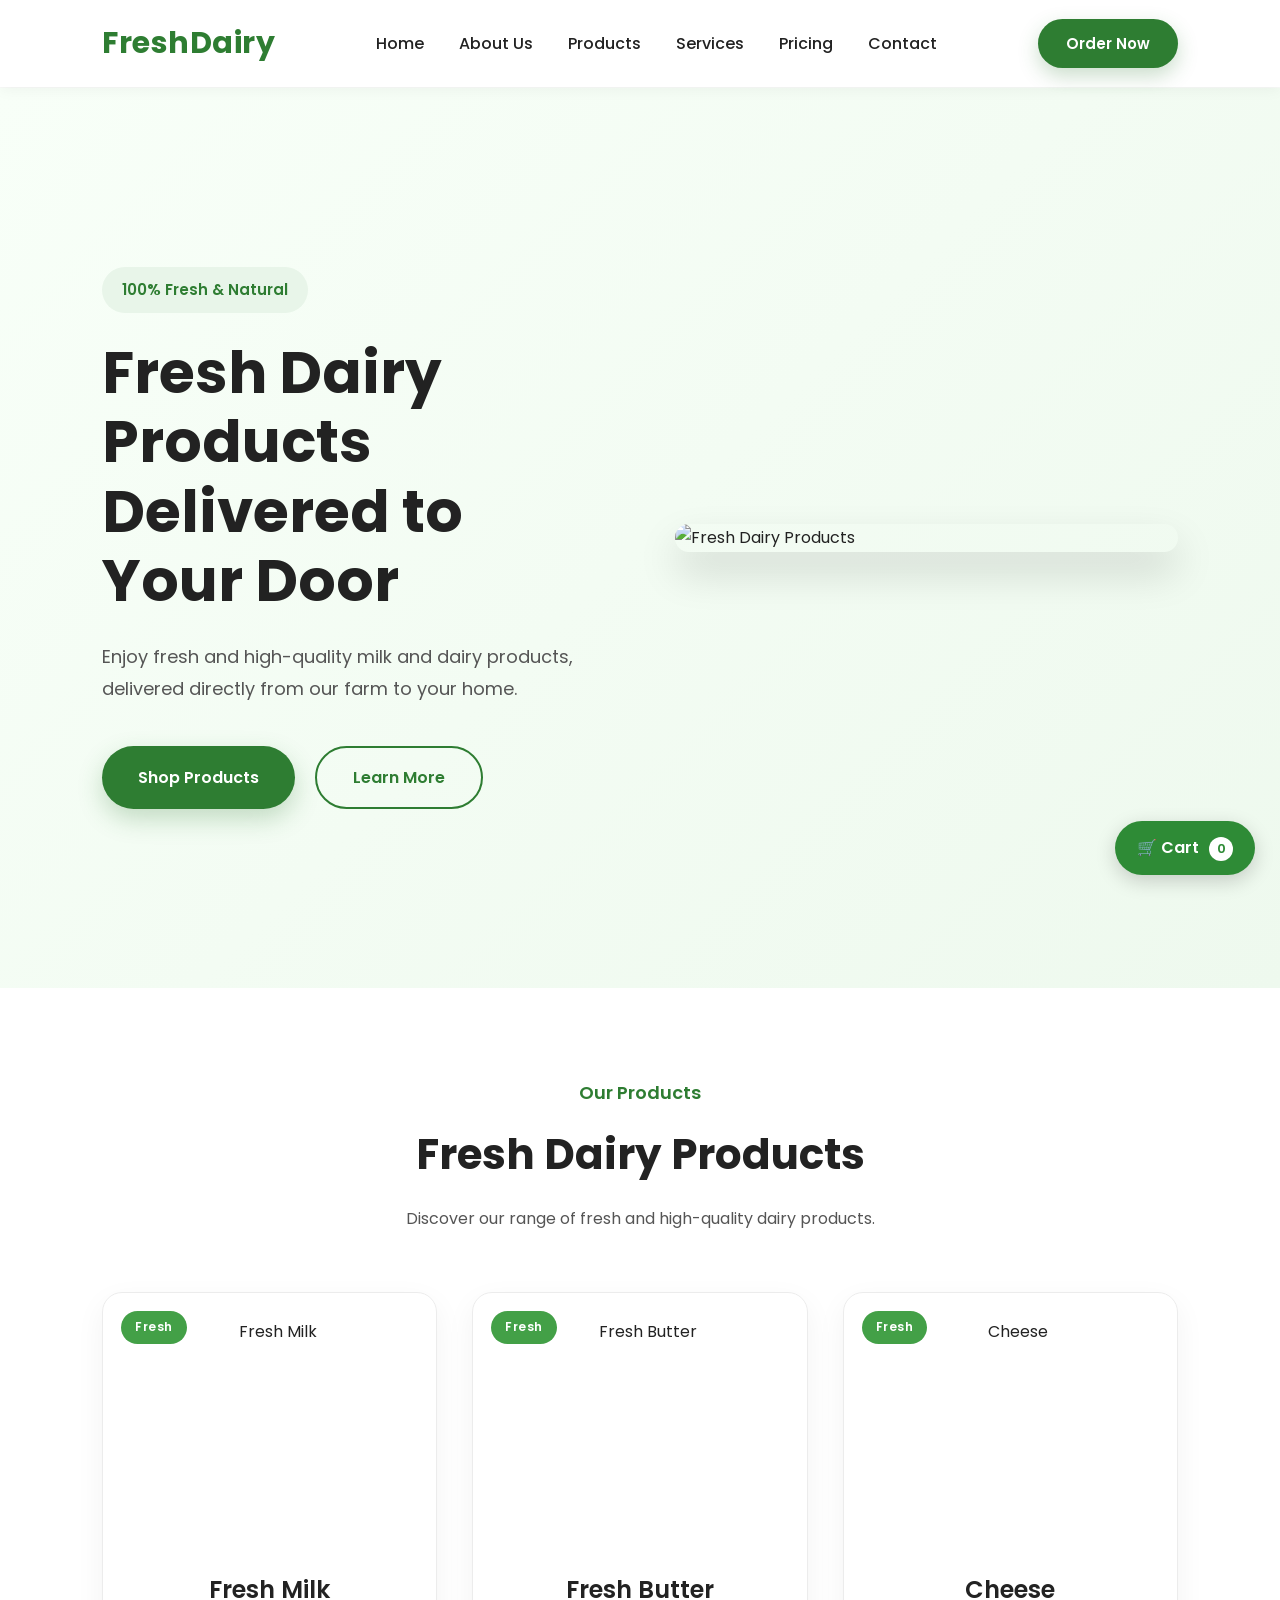
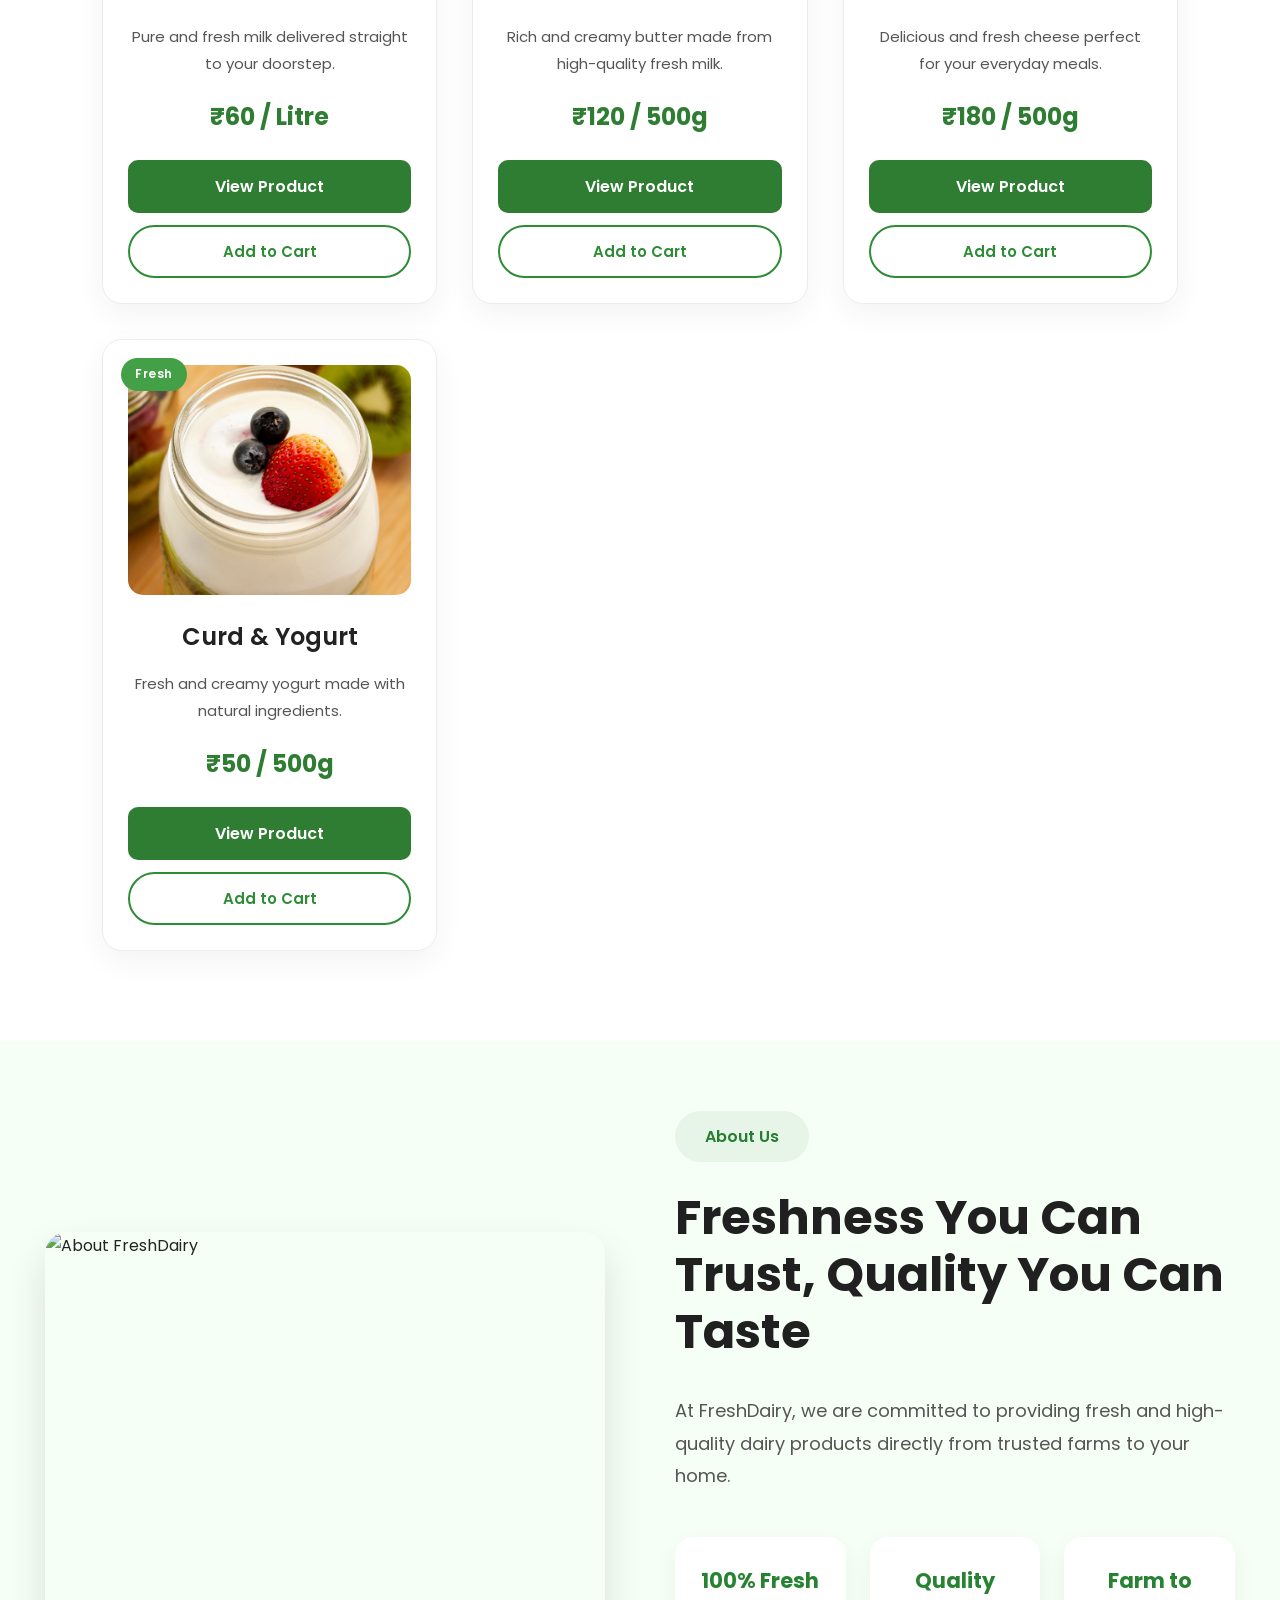
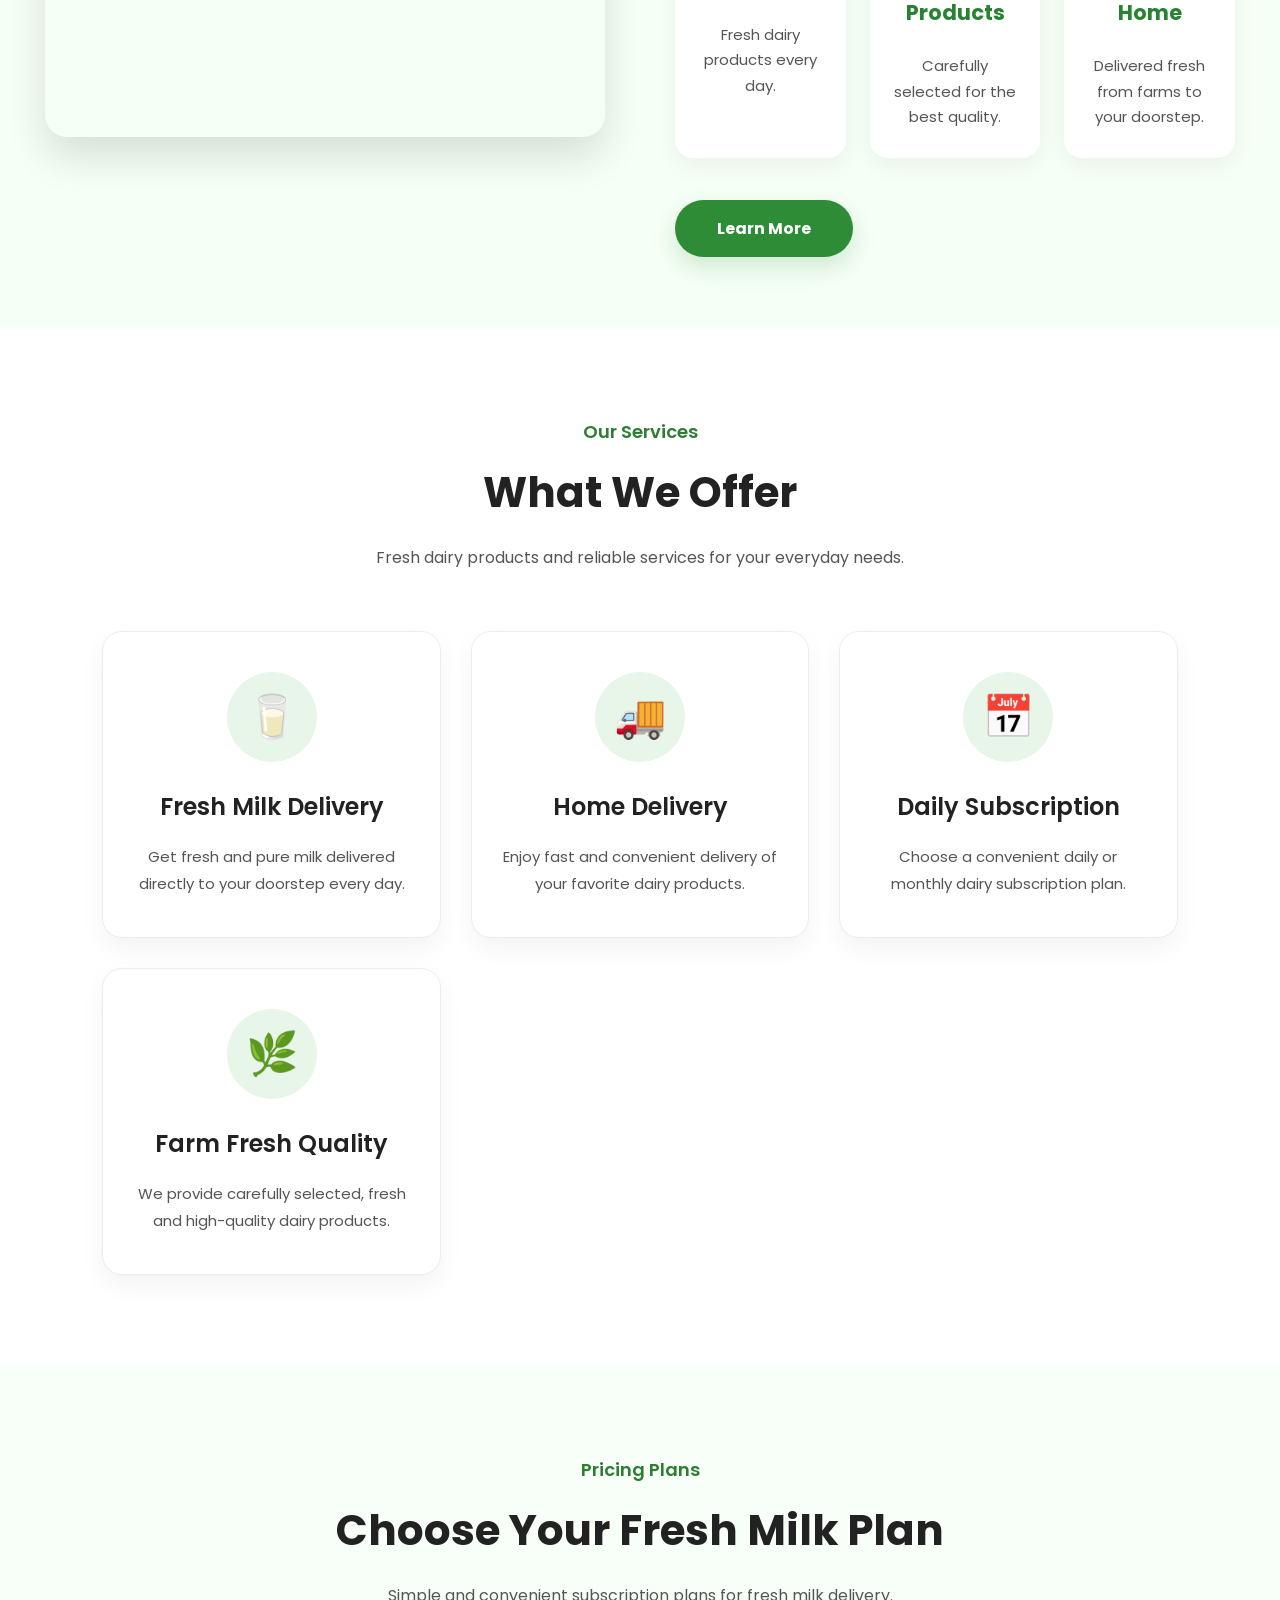
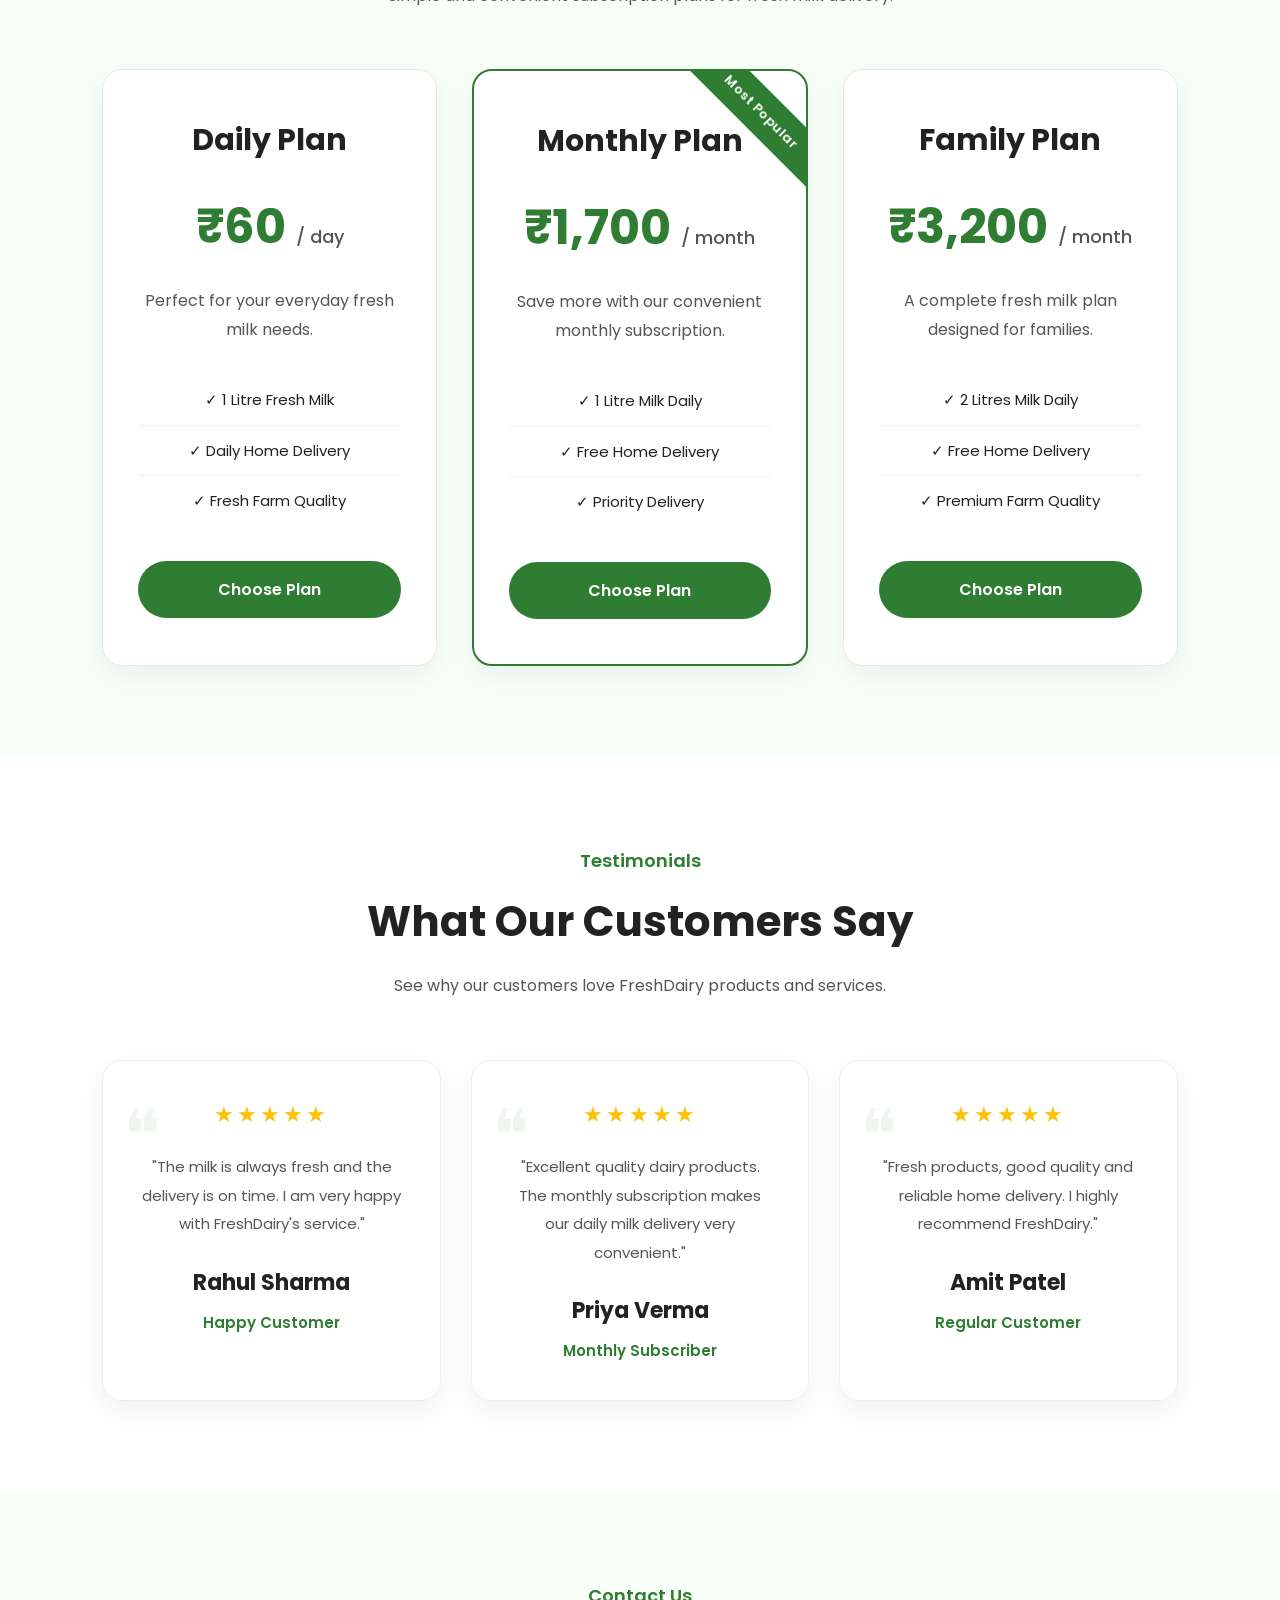
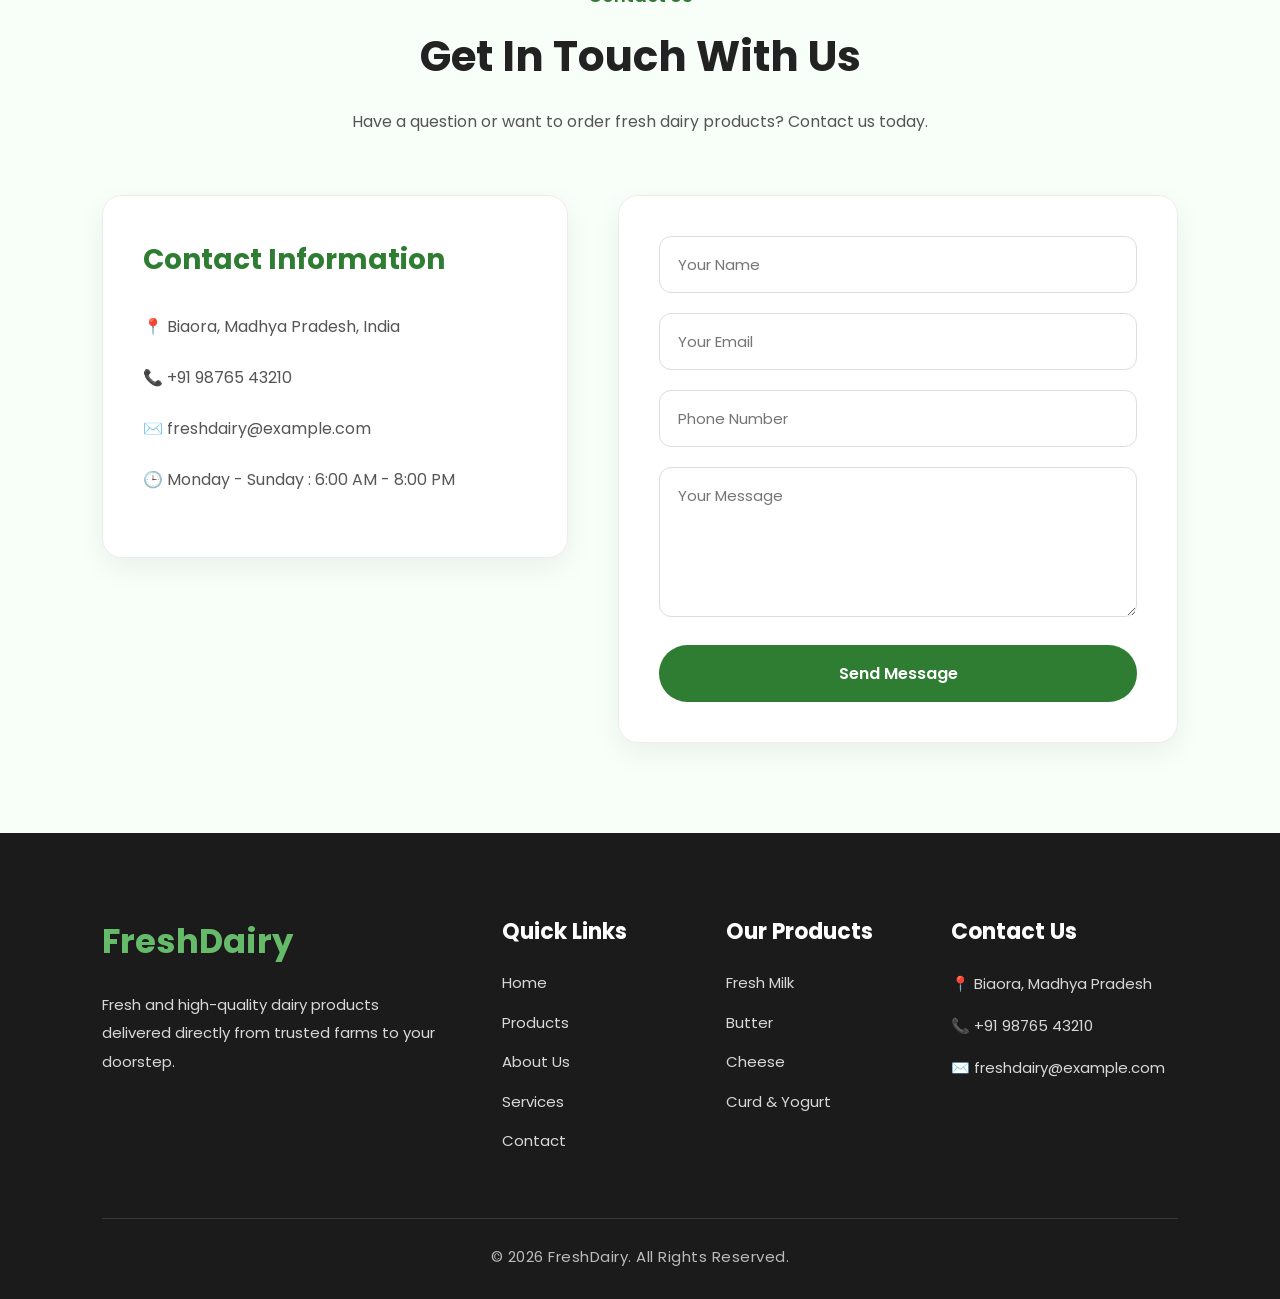
==== commit d03e1b6c: "Added cart checkout and Firebase orders" ====
--- a/index.html
+++ b/index.html
@@ -106,9 +106,10 @@
 
     </div>
 
+
     <div class="product-container">
 
-        <!-- Product 1 -->
+        <!-- ================= PRODUCT 1 ================= -->
 
         <div class="product-card">
 
@@ -128,9 +129,18 @@
                 View Product
             </button>
 
-        </div>
-
-        <!-- Product 2 -->
+            <button
+                class="add-cart-btn"
+                data-name="Fresh Milk"
+                data-price="60"
+                data-image="images/milk.jpg">
+                Add to Cart
+            </button>
+
+        </div>
+
+
+        <!-- ================= PRODUCT 2 ================= -->
 
         <div class="product-card">
 
@@ -150,9 +160,18 @@
                 View Product
             </button>
 
-        </div>
-
-        <!-- Product 3 -->
+            <button
+                class="add-cart-btn"
+                data-name="Fresh Butter"
+                data-price="120"
+                data-image="images/butter.jpg">
+                Add to Cart
+            </button>
+
+        </div>
+
+
+        <!-- ================= PRODUCT 3 ================= -->
 
         <div class="product-card">
 
@@ -172,9 +191,18 @@
                 View Product
             </button>
 
-        </div>
-
-        <!-- Product 4 -->
+            <button
+                class="add-cart-btn"
+                data-name="Cheese"
+                data-price="180"
+                data-image="images/cheese.jpg">
+                Add to Cart
+            </button>
+
+        </div>
+
+
+        <!-- ================= PRODUCT 4 ================= -->
 
         <div class="product-card">
 
@@ -192,6 +220,14 @@
 
             <button class="view-product-btn">
                 View Product
+            </button>
+
+            <button
+                class="add-cart-btn"
+                data-name="Curd & Yogurt"
+                data-price="50"
+                data-image="images/yogurt.jpg">
+                Add to Cart
             </button>
 
         </div>
@@ -819,7 +855,221 @@
     </div>
 
 </div>
+
+<!-- ================= SHOPPING CART ================= -->
+
+<button class="cart-floating-btn" id="cartBtn">
+    🛒 Cart
+    <span id="cartCount">0</span>
+</button>
+
+<div class="cart-overlay" id="cartOverlay"></div>
+
+<div class="cart-panel" id="cartPanel">
+
+    <div class="cart-header">
+        <h2>Your Cart</h2>
+
+        <button class="close-cart" id="closeCart">
+            &times;
+        </button>
+    </div>
+
+    <div class="cart-items" id="cartItems">
+
+        <div class="empty-cart" id="emptyCart">
+            <p>Your cart is empty.</p>
+        </div>
+
+    </div>
+
+    <div class="cart-footer">
+
+        <div class="cart-total">
+            <span>Total</span>
+            <strong>₹<span id="cartTotal">0</span></strong>
+        </div>
+
+        <button class="checkout-btn" id="checkoutBtn">
+            Proceed to Checkout
+        </button>
+
+    </div>
+
+</div>
+<!-- ================= CHECKOUT POPUP ================= -->
+
+<div class="checkout-overlay" id="checkoutOverlay">
+
+    <div class="checkout-modal">
+
+        <button class="close-checkout" id="closeCheckout">
+            &times;
+        </button>
+
+        <h2>Checkout</h2>
+
+        <p class="checkout-subtitle">
+            Enter your delivery details to complete your order.
+        </p>
+
+        <form id="checkoutForm">
+
+            <div class="checkout-row">
+
+                <div class="checkout-field">
+                    <label>Full Name</label>
+                    <input
+                        type="text"
+                        id="customerName"
+                        placeholder="Enter your full name"
+                        required>
+                </div>
+
+                <div class="checkout-field">
+                    <label>Mobile Number</label>
+                    <input
+                        type="tel"
+                        id="customerPhone"
+                        placeholder="Enter mobile number"
+                        required>
+                </div>
+
+            </div>
+
+            <div class="checkout-field">
+                <label>Email Address</label>
+                <input
+                    type="email"
+                    id="customerEmail"
+                    placeholder="Enter your email"
+                    required>
+            </div>
+
+            <div class="checkout-field">
+                <label>Delivery Address</label>
+                <textarea
+                    id="customerAddress"
+                    placeholder="Enter complete delivery address"
+                    required></textarea>
+            </div>
+
+            <div class="checkout-row">
+
+                <div class="checkout-field">
+                    <label>City</label>
+                    <input
+                        type="text"
+                        id="customerCity"
+                        placeholder="Enter city"
+                        required>
+                </div>
+
+                <div class="checkout-field">
+                    <label>PIN Code</label>
+                    <input
+                        type="text"
+                        id="customerPin"
+                        placeholder="Enter PIN code"
+                        required>
+                </div>
+
+            </div>
+
+            <div class="payment-box">
+
+                <h3>Payment Method</h3>
+
+                <label>
+                    <input
+                        type="radio"
+                        name="payment"
+                        value="Cash on Delivery"
+                        checked>
+
+                    Cash on Delivery
+                </label>
+
+            </div>
+
+            <div class="checkout-total">
+
+                <span>Total Amount</span>
+
+                <strong>
+                    ₹<span id="checkoutTotal">0</span>
+                </strong>
+
+            </div>
+
+            <button type="submit" class="place-order-btn">
+                Place Order
+            </button>
+
+        </form>
+
+    </div>
+
+</div>
 <script src="script.js"></script>
+<script type="module">
+
+  // Firebase App
+  import { initializeApp } from "https://www.gstatic.com/firebasejs/12.16.0/firebase-app.js";
+
+  // Firestore Database
+  import {
+    getFirestore,
+    collection,
+    addDoc,
+    serverTimestamp
+  } from "https://www.gstatic.com/firebasejs/12.16.0/firebase-firestore.js";
+
+
+  // Firebase Configuration
+  const firebaseConfig = {
+    apiKey: "AIzaSyC0Ru5NPxmXbfxjm7g969WE33ZUGCQKgmQ",
+    authDomain: "freshdairy-1fa45.firebaseapp.com",
+    projectId: "freshdairy-1fa45",
+    storageBucket: "freshdairy-1fa45.firebasestorage.app",
+    messagingSenderId: "194434130951",
+    appId: "1:194434130951:web:e6f1135f137a7e043176a2"
+  };
+
+
+  // Initialize Firebase
+  const app = initializeApp(firebaseConfig);
+
+  // Initialize Firestore
+  const db = getFirestore(app);
+
+
+  // Function to save order in Firebase
+  window.saveOrderToFirebase = async function(orderData) {
+
+    try {
+
+      const docRef = await addDoc(collection(db, "orders"), {
+        ...orderData,
+        orderStatus: "Pending",
+        createdAt: serverTimestamp()
+      });
+
+      console.log("Order saved successfully:", docRef.id);
+
+      return true;
+
+    } catch (error) {
+
+      console.error("Error saving order:", error);
+
+      return false;
+    }
+
+  };
+
+</script>
+
 
 </body>
 </html>
--- a/style.css
+++ b/style.css
@@ -4118,4 +4118,610 @@
         font-weight: 600;
         cursor: pointer;
     }
-} +} 
+
+/* =========================================
+   ADD TO CART BUTTON
+========================================= */
+
+.add-cart-btn {
+    width: 100%;
+    margin-top: 12px;
+    padding: 13px 20px;
+
+    border: 2px solid #2e8b36;
+    border-radius: 50px;
+
+    background: #ffffff;
+    color: #2e8b36;
+
+    font-size: 15px;
+    font-weight: 600;
+
+    cursor: pointer;
+    transition: 0.3s;
+}
+
+.add-cart-btn:hover {
+    background: #2e8b36;
+    color: #ffffff;
+}
+
+@media (max-width: 768px) {
+    .add-cart-btn {
+        padding: 12px 18px;
+        font-size: 14px;
+    }
+}
+
+/* =========================================
+   SHOPPING CART
+========================================= */
+
+.cart-floating-btn {
+    position: fixed;
+    right: 25px;
+    bottom: 25px;
+    z-index: 9000;
+
+    border: none;
+    border-radius: 50px;
+    padding: 14px 22px;
+
+    background: #2e8b36;
+    color: #ffffff;
+
+    font-size: 16px;
+    font-weight: 600;
+    cursor: pointer;
+
+    box-shadow: 0 6px 20px rgba(0,0,0,0.18);
+}
+
+.cart-floating-btn span {
+    display: inline-flex;
+    align-items: center;
+    justify-content: center;
+
+    min-width: 24px;
+    height: 24px;
+    margin-left: 6px;
+    padding: 0 6px;
+
+    background: #ffffff;
+    color: #2e8b36;
+
+    border-radius: 50px;
+    font-size: 13px;
+}
+
+
+/* DARK BACKGROUND */
+
+.cart-overlay {
+    position: fixed;
+    inset: 0;
+
+    background: rgba(0,0,0,0.55);
+
+    opacity: 0;
+    visibility: hidden;
+
+    z-index: 9998;
+
+    transition: 0.3s;
+}
+
+.cart-overlay.active {
+    opacity: 1;
+    visibility: visible;
+}
+
+
+/* CART PANEL */
+
+.cart-panel {
+    position: fixed;
+
+    top: 0;
+    right: -450px;
+
+    width: 420px;
+    max-width: 100%;
+    height: 100vh;
+
+    background: #ffffff;
+
+    z-index: 9999;
+
+    display: flex;
+    flex-direction: column;
+
+    transition: right 0.35s ease;
+
+    box-shadow: -5px 0 25px rgba(0,0,0,0.15);
+}
+
+.cart-panel.active {
+    right: 0;
+}
+
+
+/* HEADER */
+
+.cart-header {
+    display: flex;
+    align-items: center;
+    justify-content: space-between;
+
+    padding: 22px 25px;
+
+    border-bottom: 1px solid #eeeeee;
+}
+
+.cart-header h2 {
+    margin: 0;
+
+    font-size: 25px;
+    color: #222222;
+}
+
+.close-cart {
+    width: 42px;
+    height: 42px;
+
+    border: none;
+    border-radius: 50%;
+
+    background: #f2f2f2;
+
+    font-size: 27px;
+    cursor: pointer;
+}
+
+
+/* ITEMS AREA */
+
+.cart-items {
+    flex: 1;
+
+    padding: 20px;
+
+    overflow-y: auto;
+}
+
+.empty-cart {
+    height: 100%;
+
+    display: flex;
+    align-items: center;
+    justify-content: center;
+
+    color: #777777;
+    font-size: 16px;
+}
+
+
+/* FOOTER */
+
+.cart-footer {
+    padding: 22px 25px;
+
+    border-top: 1px solid #eeeeee;
+
+    background: #ffffff;
+}
+
+.cart-total {
+    display: flex;
+    justify-content: space-between;
+    align-items: center;
+
+    margin-bottom: 18px;
+
+    font-size: 19px;
+}
+
+.cart-total strong {
+    color: #2e8b36;
+    font-size: 22px;
+}
+
+
+/* CHECKOUT BUTTON */
+
+.checkout-btn {
+    width: 100%;
+
+    padding: 15px;
+
+    border: none;
+    border-radius: 50px;
+
+    background: #2e8b36;
+    color: #ffffff;
+
+    font-size: 16px;
+    font-weight: 600;
+
+    cursor: pointer;
+}
+
+.checkout-btn:hover {
+    background: #24742c;
+}
+
+
+/* MOBILE */
+
+@media (max-width: 768px) {
+
+    .cart-panel {
+        width: 100%;
+        right: -100%;
+    }
+
+    .cart-floating-btn {
+        right: 15px;
+        bottom: 18px;
+
+        padding: 12px 18px;
+        font-size: 14px;
+    }
+
+    .cart-header {
+        padding: 18px 20px;
+    }
+
+    .cart-header h2 {
+        font-size: 22px;
+    }
+
+    .cart-footer {
+        padding: 18px 20px;
+    }
+}
+
+/* =========================================
+   CART PRODUCT ITEM DESIGN
+========================================= */
+
+.cart-item {
+    position: relative;
+
+    display: flex;
+    align-items: center;
+    gap: 15px;
+
+    padding: 15px;
+    margin-bottom: 15px;
+
+    background: #f8fff8;
+    border: 1px solid #e3f2e3;
+    border-radius: 15px;
+}
+
+.cart-item img {
+    width: 85px;
+    height: 85px;
+
+    object-fit: cover;
+    border-radius: 12px;
+
+    flex-shrink: 0;
+}
+
+.cart-item-info {
+    flex: 1;
+}
+
+.cart-item-info h3 {
+    margin: 0 0 7px;
+
+    font-size: 17px;
+    color: #222;
+}
+
+.cart-item-info p {
+    margin: 0 0 10px;
+
+    color: #2e8b36;
+    font-size: 16px;
+    font-weight: 700;
+}
+
+
+/* QUANTITY */
+
+.quantity-controls {
+    display: flex;
+    align-items: center;
+    gap: 12px;
+}
+
+.quantity-controls button {
+    width: 30px;
+    height: 30px;
+
+    border: 1px solid #2e8b36;
+    border-radius: 50%;
+
+    background: #ffffff;
+    color: #2e8b36;
+
+    font-size: 18px;
+    cursor: pointer;
+}
+
+.quantity-controls span {
+    min-width: 20px;
+
+    text-align: center;
+    font-size: 15px;
+    font-weight: 600;
+}
+
+
+/* REMOVE BUTTON */
+
+.remove-cart-item {
+    position: absolute;
+
+    top: 10px;
+    right: 10px;
+
+    width: 28px;
+    height: 28px;
+
+    border: none;
+    border-radius: 50%;
+
+    background: #ffeaea;
+    color: #d93025;
+
+    font-size: 18px;
+    cursor: pointer;
+}
+
+
+/* MOBILE */
+
+@media (max-width: 768px) {
+
+    .cart-item {
+        padding: 12px;
+        gap: 12px;
+    }
+
+    .cart-item img {
+        width: 72px;
+        height: 72px;
+    }
+
+    .cart-item-info h3 {
+        font-size: 15px;
+    }
+
+    .cart-item-info p {
+        font-size: 14px;
+    }
+}
+
+/* =========================================
+   CHECKOUT POPUP
+========================================= */
+
+.checkout-overlay {
+    position: fixed;
+    inset: 0;
+    z-index: 10000;
+
+    display: none;
+    align-items: center;
+    justify-content: center;
+
+    padding: 20px;
+
+    background: rgba(0, 0, 0, 0.6);
+}
+
+.checkout-overlay.active {
+    display: flex;
+}
+
+.checkout-modal {
+    position: relative;
+
+    width: 700px;
+    max-width: 100%;
+    max-height: 92vh;
+    overflow-y: auto;
+
+    padding: 40px;
+
+    background: #ffffff;
+    border-radius: 22px;
+}
+
+.checkout-modal h2 {
+    margin: 0 0 8px;
+
+    text-align: center;
+    font-size: 32px;
+    color: #222;
+}
+
+.checkout-subtitle {
+    margin: 0 0 30px;
+
+    text-align: center;
+    color: #777;
+    font-size: 15px;
+}
+
+.close-checkout {
+    position: absolute;
+    top: 15px;
+    right: 18px;
+
+    width: 40px;
+    height: 40px;
+
+    border: none;
+    border-radius: 50%;
+
+    background: #f2f2f2;
+    font-size: 26px;
+
+    cursor: pointer;
+}
+
+
+/* FORM */
+
+.checkout-row {
+    display: grid;
+    grid-template-columns: 1fr 1fr;
+    gap: 18px;
+}
+
+.checkout-field {
+    margin-bottom: 18px;
+}
+
+.checkout-field label {
+    display: block;
+
+    margin-bottom: 8px;
+
+    font-size: 14px;
+    font-weight: 600;
+    color: #333;
+}
+
+.checkout-field input,
+.checkout-field textarea {
+    width: 100%;
+
+    padding: 13px 15px;
+
+    box-sizing: border-box;
+
+    border: 1px solid #dddddd;
+    border-radius: 10px;
+
+    font-size: 14px;
+    outline: none;
+}
+
+.checkout-field textarea {
+    min-height: 90px;
+    resize: vertical;
+}
+
+.checkout-field input:focus,
+.checkout-field textarea:focus {
+    border-color: #2e8b36;
+}
+
+
+/* PAYMENT */
+
+.payment-box {
+    padding: 18px;
+
+    margin-bottom: 20px;
+
+    background: #f4fff5;
+    border-radius: 12px;
+}
+
+.payment-box h3 {
+    margin: 0 0 12px;
+
+    font-size: 16px;
+    color: #222;
+}
+
+.payment-box label {
+    color: #444;
+    font-size: 14px;
+}
+
+
+/* TOTAL */
+
+.checkout-total {
+    display: flex;
+    align-items: center;
+    justify-content: space-between;
+
+    padding: 18px 0;
+
+    margin-bottom: 15px;
+
+    border-top: 1px solid #eeeeee;
+
+    font-size: 18px;
+}
+
+.checkout-total strong {
+    color: #2e8b36;
+    font-size: 24px;
+}
+
+
+/* PLACE ORDER */
+
+.place-order-btn {
+    width: 100%;
+
+    padding: 15px;
+
+    border: none;
+    border-radius: 50px;
+
+    background: #2e8b36;
+    color: #ffffff;
+
+    font-size: 16px;
+    font-weight: 700;
+
+    cursor: pointer;
+}
+
+.place-order-btn:hover {
+    background: #24742c;
+}
+
+
+/* MOBILE */
+
+@media (max-width: 768px) {
+
+    .checkout-overlay {
+        padding: 12px;
+    }
+
+    .checkout-modal {
+        padding: 45px 20px 25px;
+        border-radius: 18px;
+    }
+
+    .checkout-modal h2 {
+        font-size: 27px;
+    }
+
+    .checkout-row {
+        grid-template-columns: 1fr;
+        gap: 0;
+    }
+
+    .checkout-field {
+        margin-bottom: 14px;
+    }
+
+    .checkout-total strong {
+        font-size: 21px;
+    }
+}
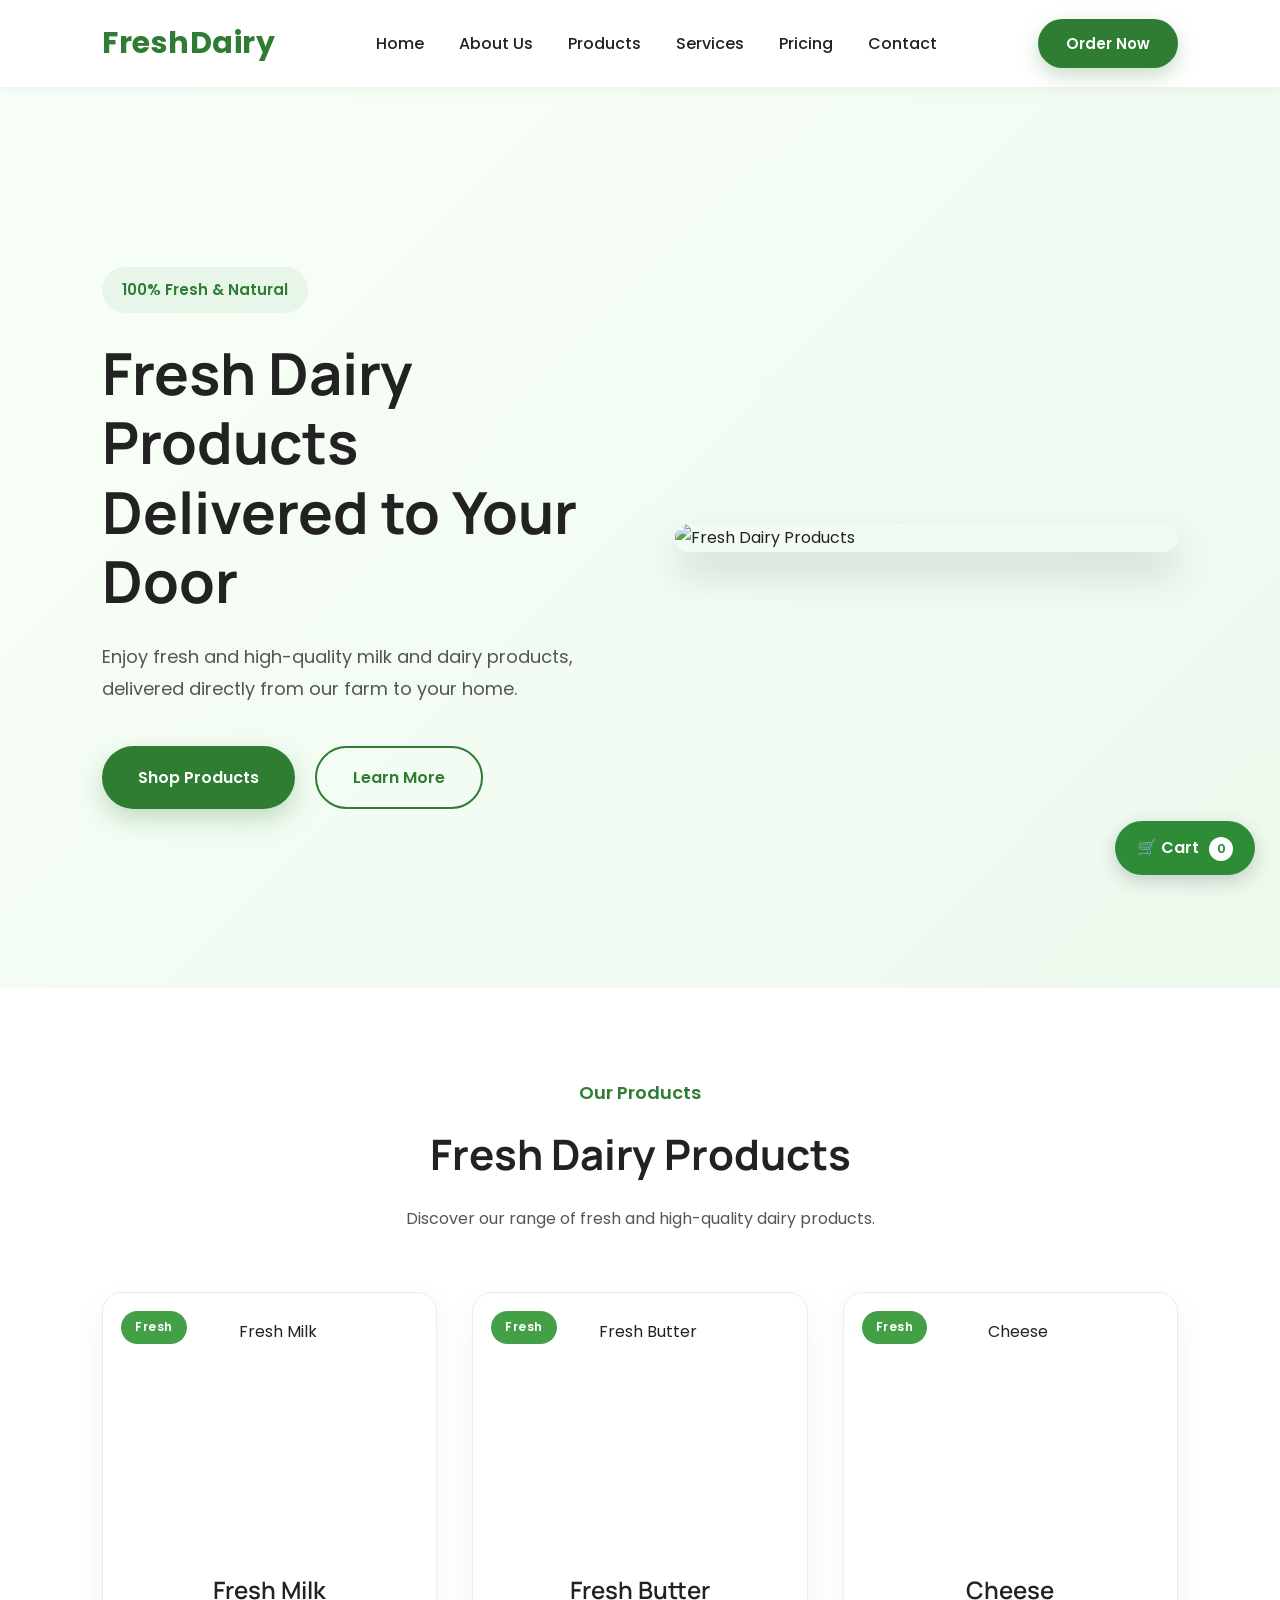
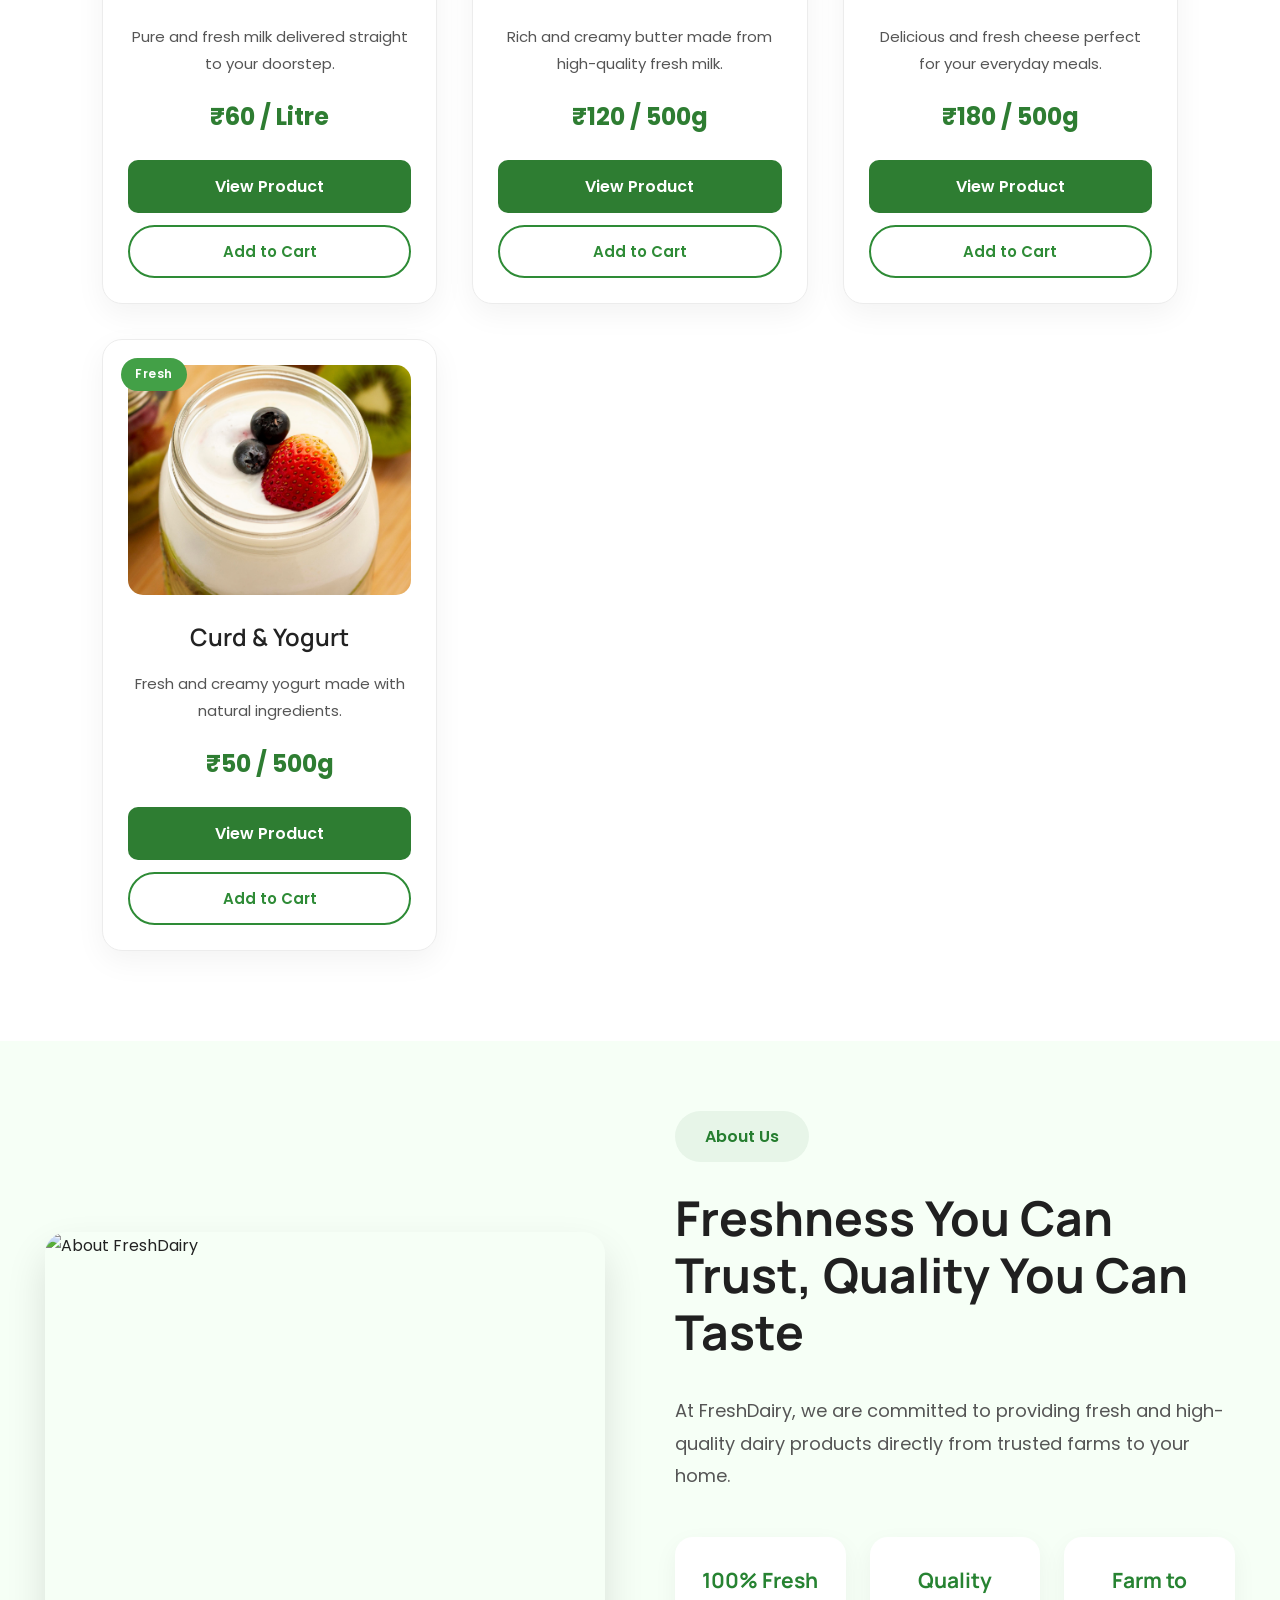
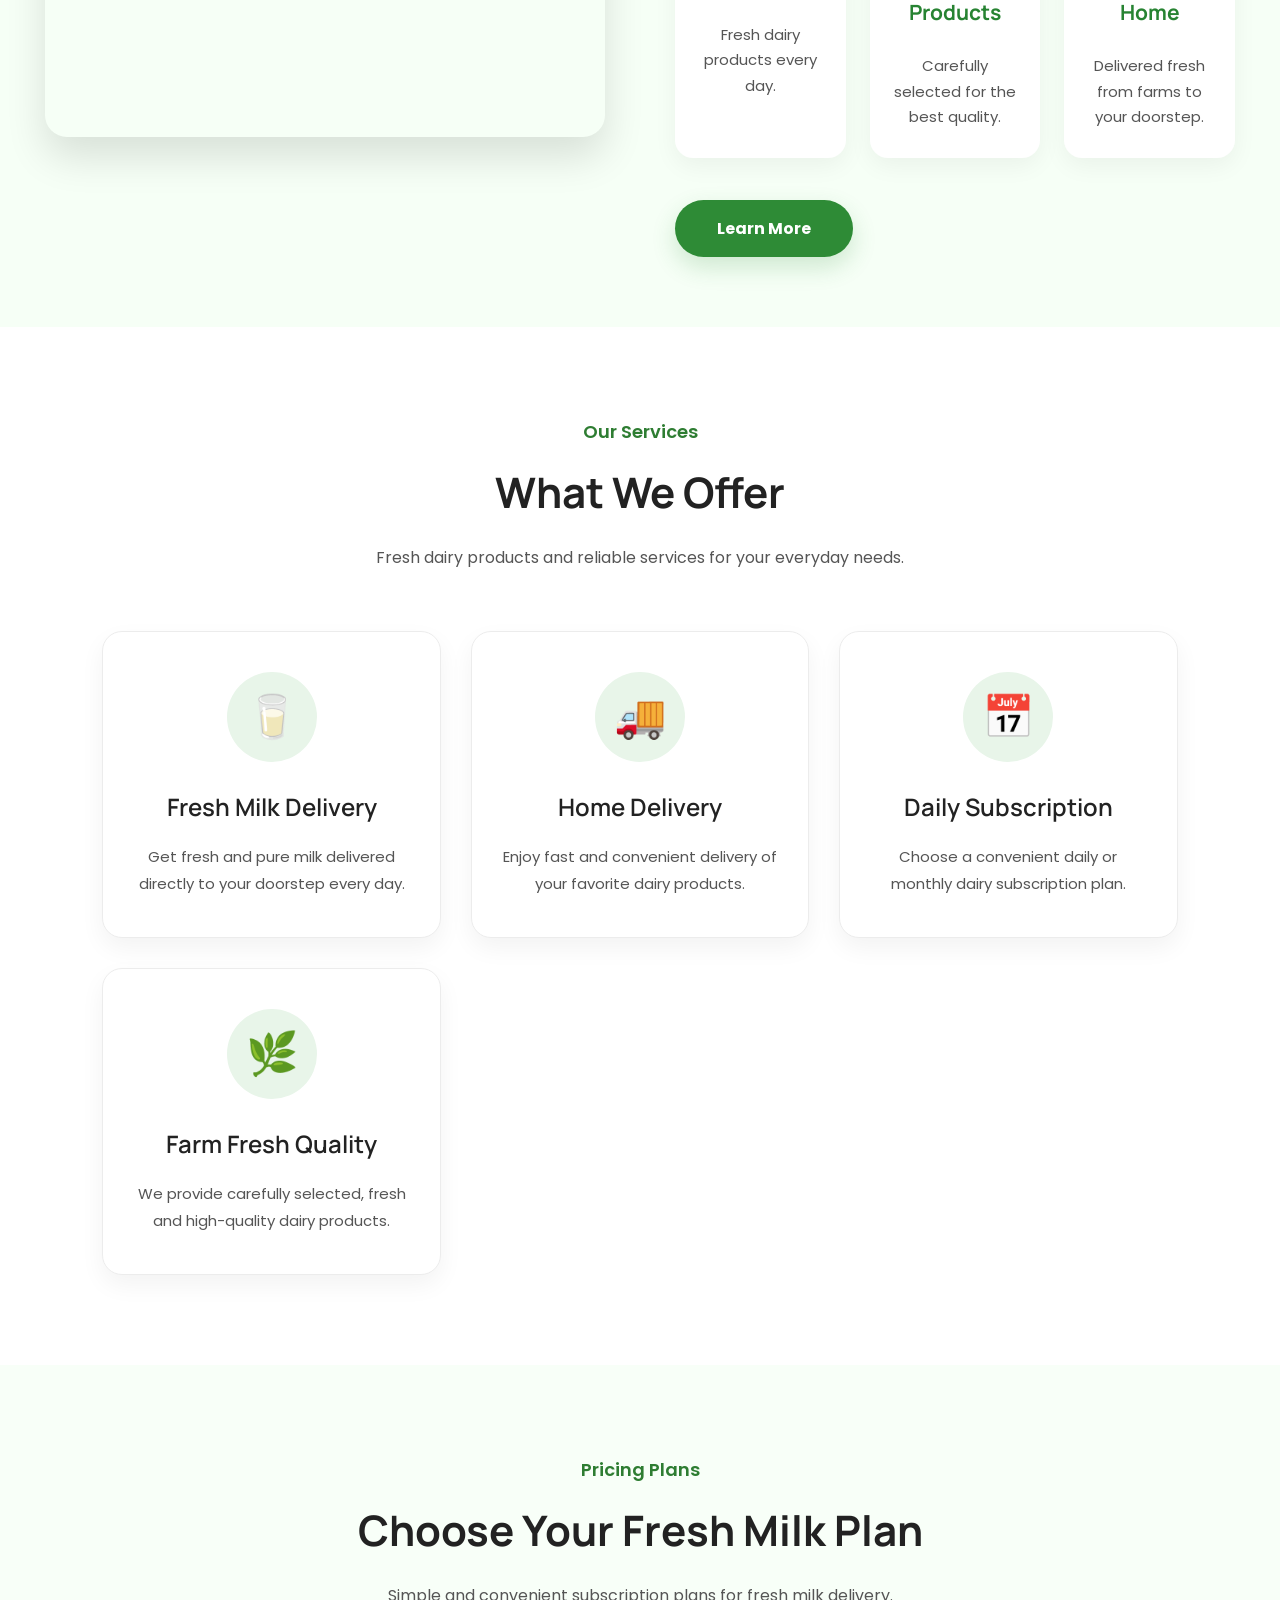
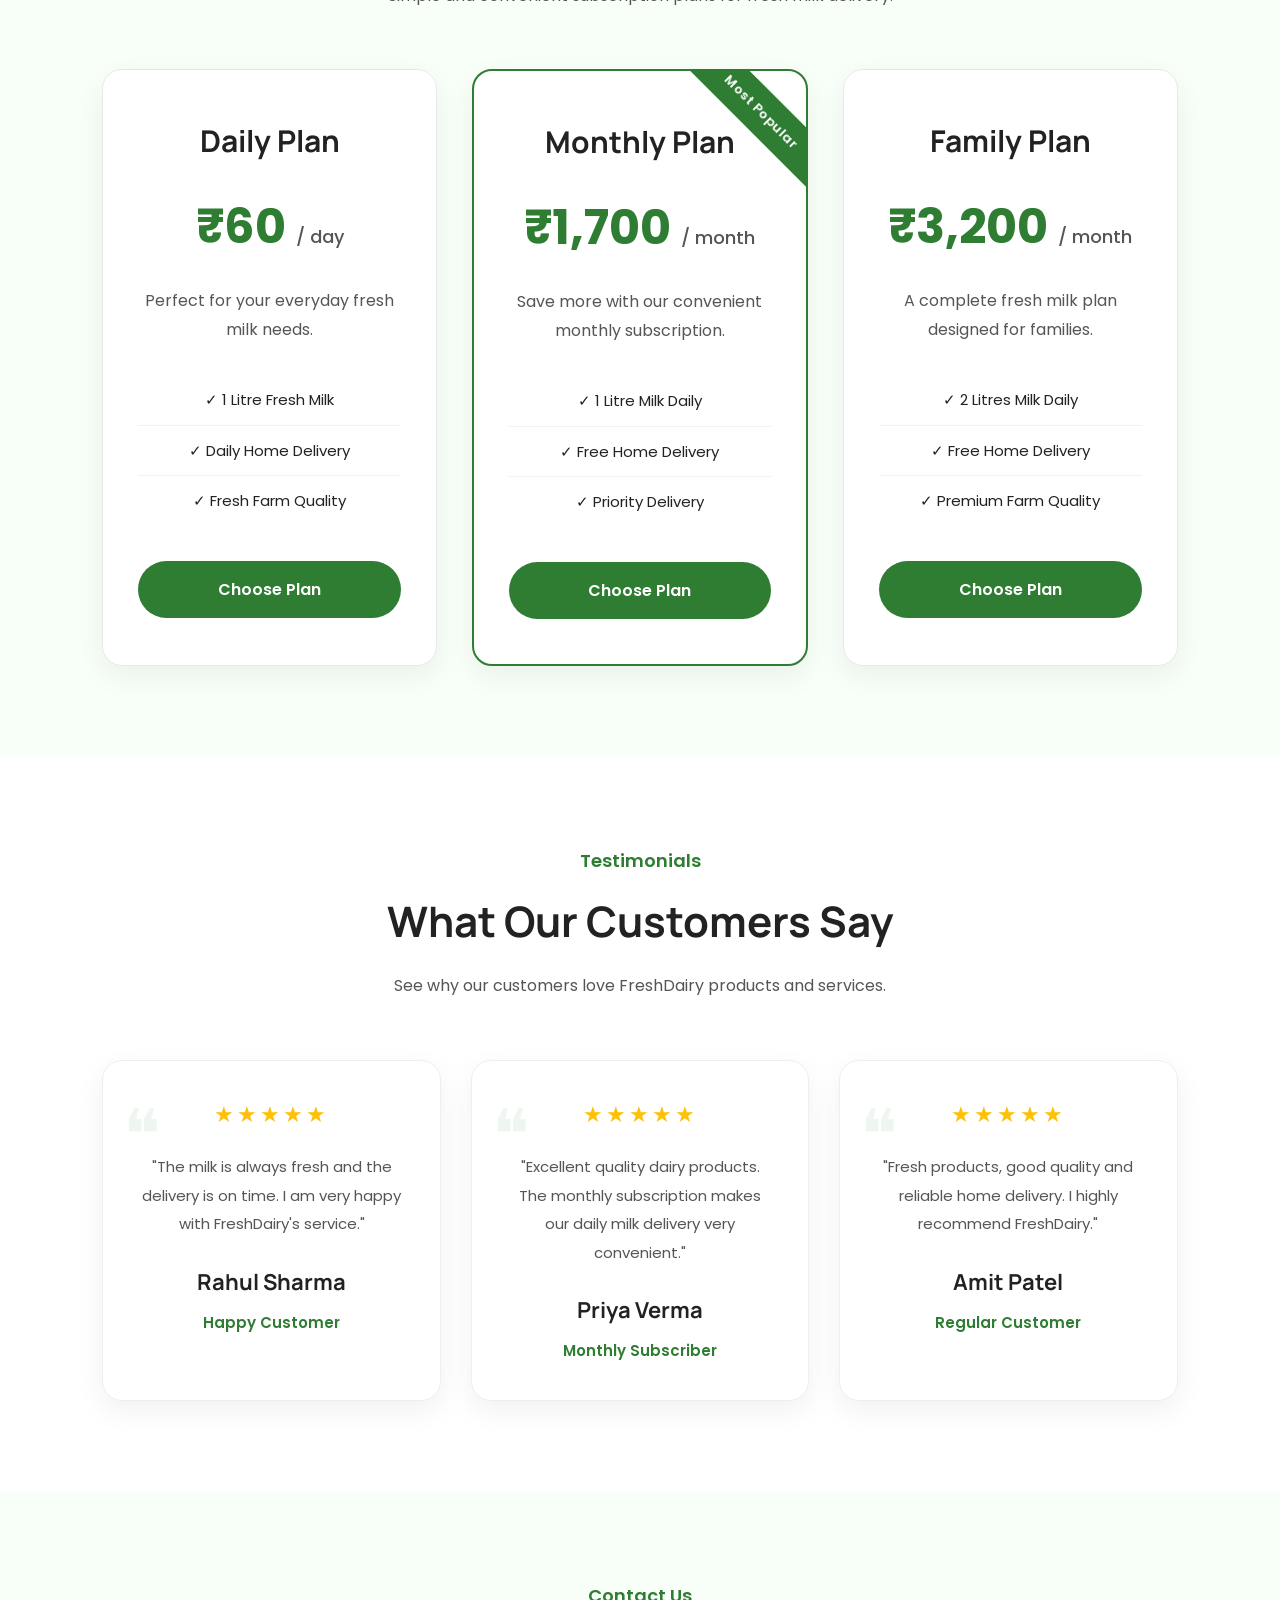
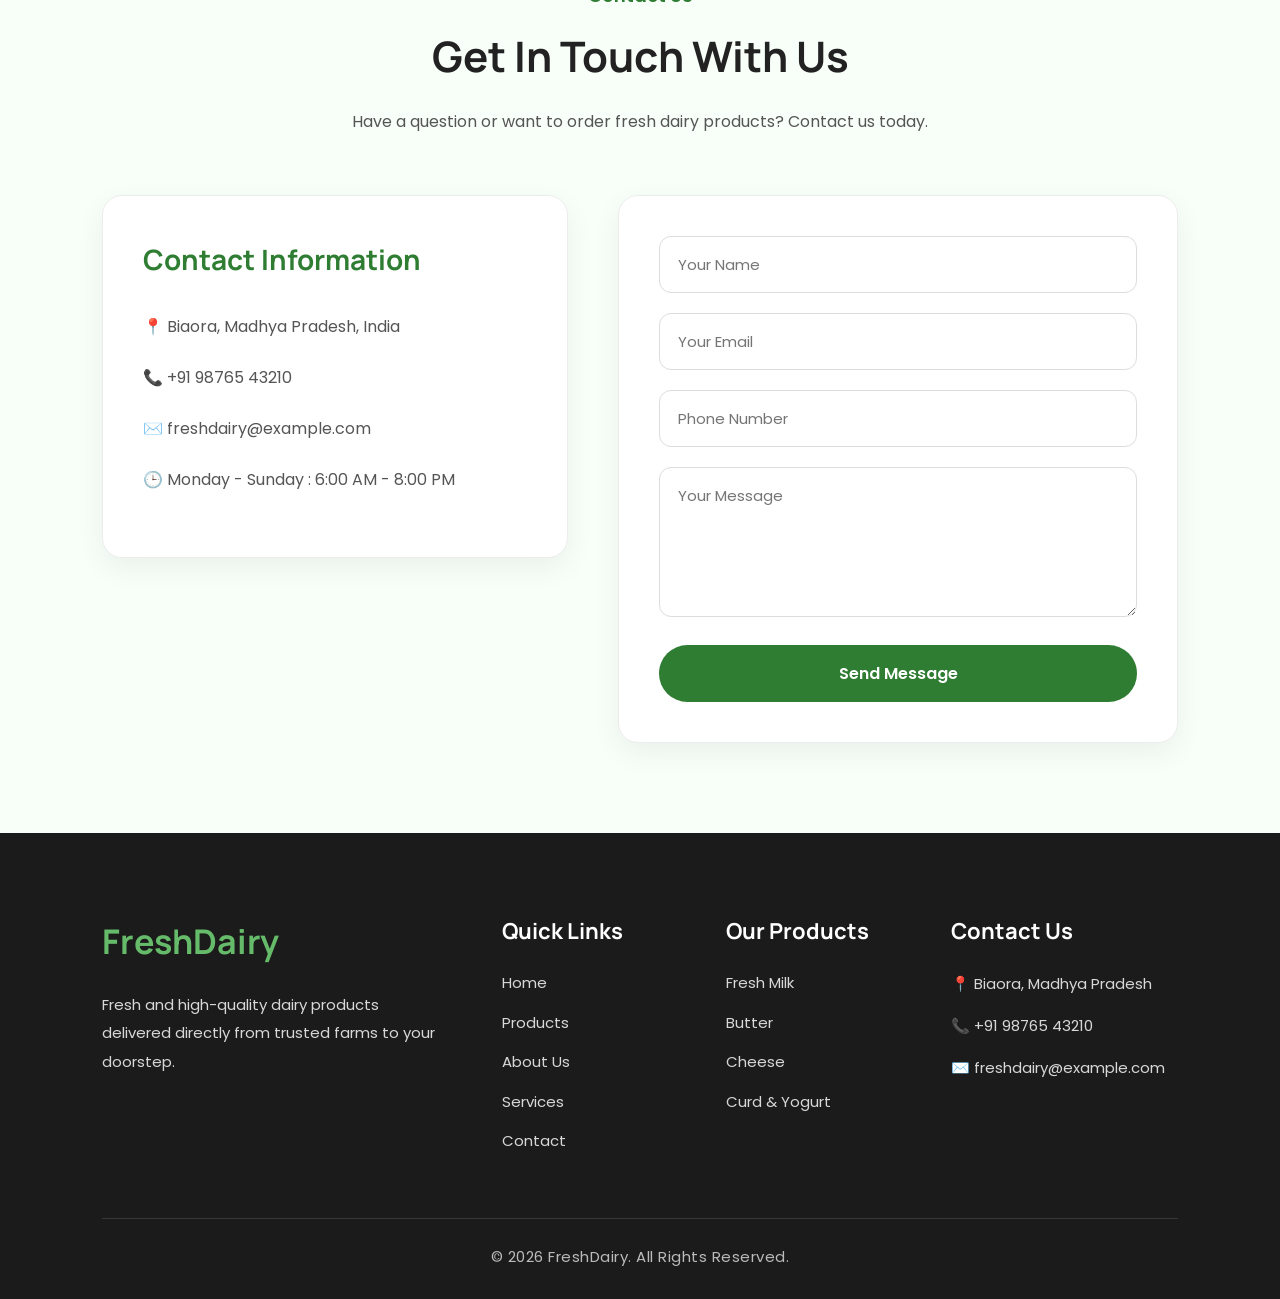
==== commit 854df289: "Added cart checkout and Firebase orders" ====
--- a/index.html
+++ b/index.html
@@ -11,7 +11,7 @@
     <!-- Google Fonts -->
     <link rel="preconnect" href="https://fonts.googleapis.com">
     <link rel="preconnect" href="https://fonts.gstatic.com" crossorigin>
-    <link href="https://fonts.googleapis.com/css2?family=Poppins:wght@300;400;500;600;700;800&display=swap" rel="stylesheet">
+    <link href="https://fonts.googleapis.com/css2?family=Manrope:wght@300;400;500;600;700;800&display=swap" rel="stylesheet">
 </head>
 
 <body>
--- a/style.css
+++ b/style.css
@@ -4724,4 +4724,15 @@
     .checkout-total strong {
         font-size: 21px;
     }
+}
+
+/* ALL WEBSITE HEADINGS - MANROPE */
+
+h1,
+h2,
+h3,
+h4,
+h5,
+h6 {
+    font-family: "Manrope", sans-serif !important;
 }
